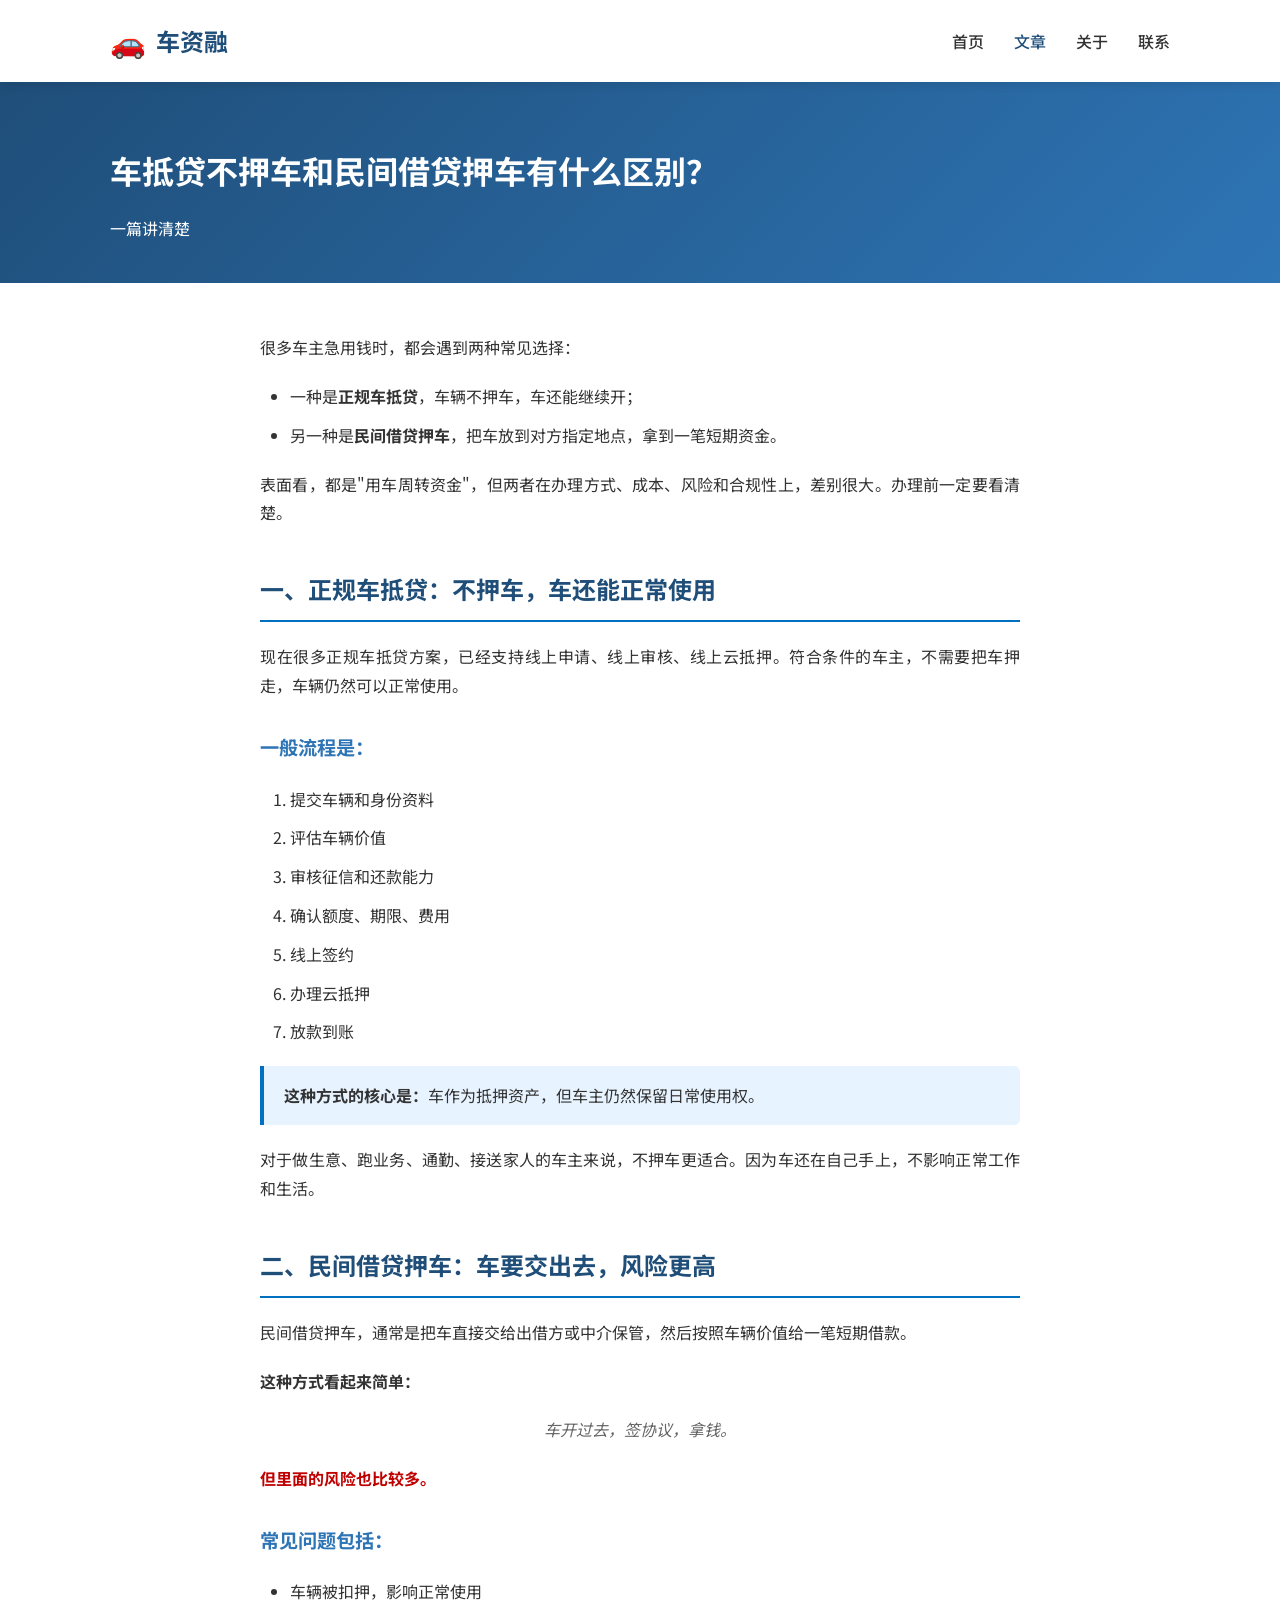
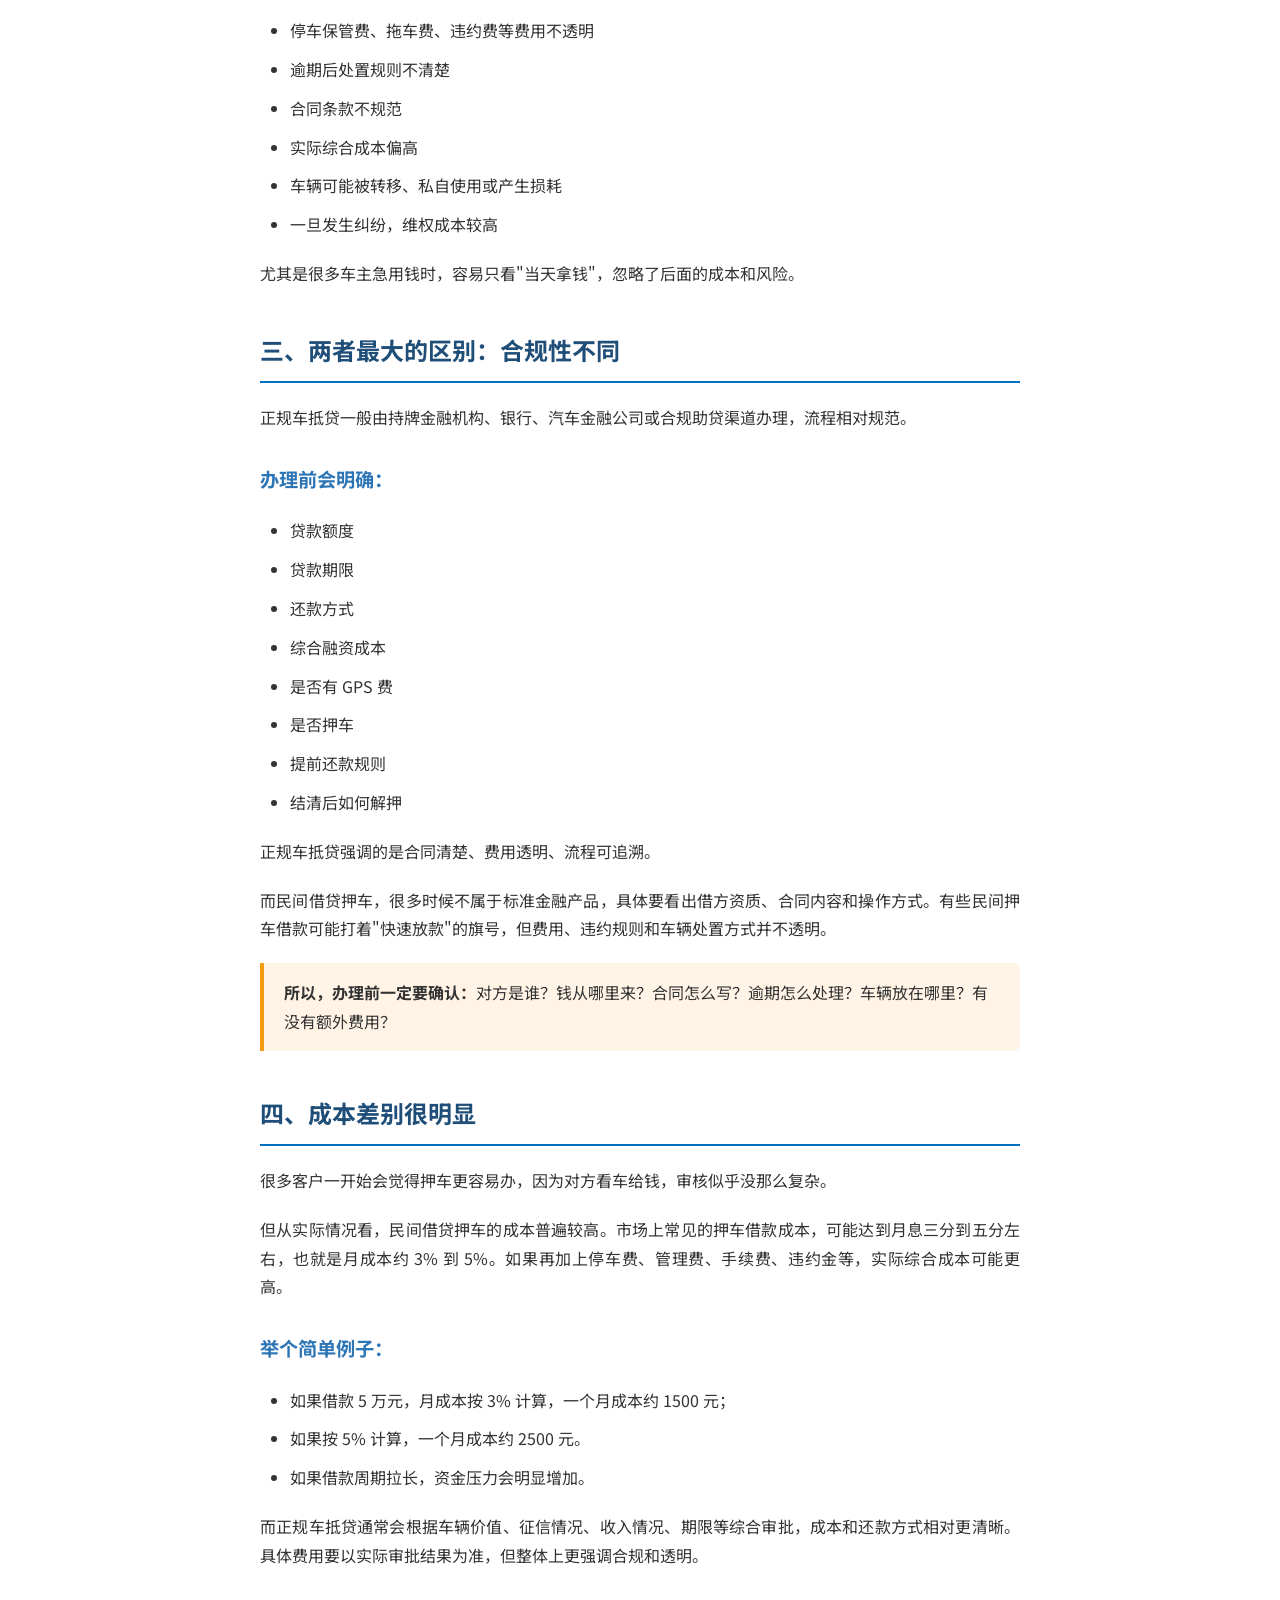
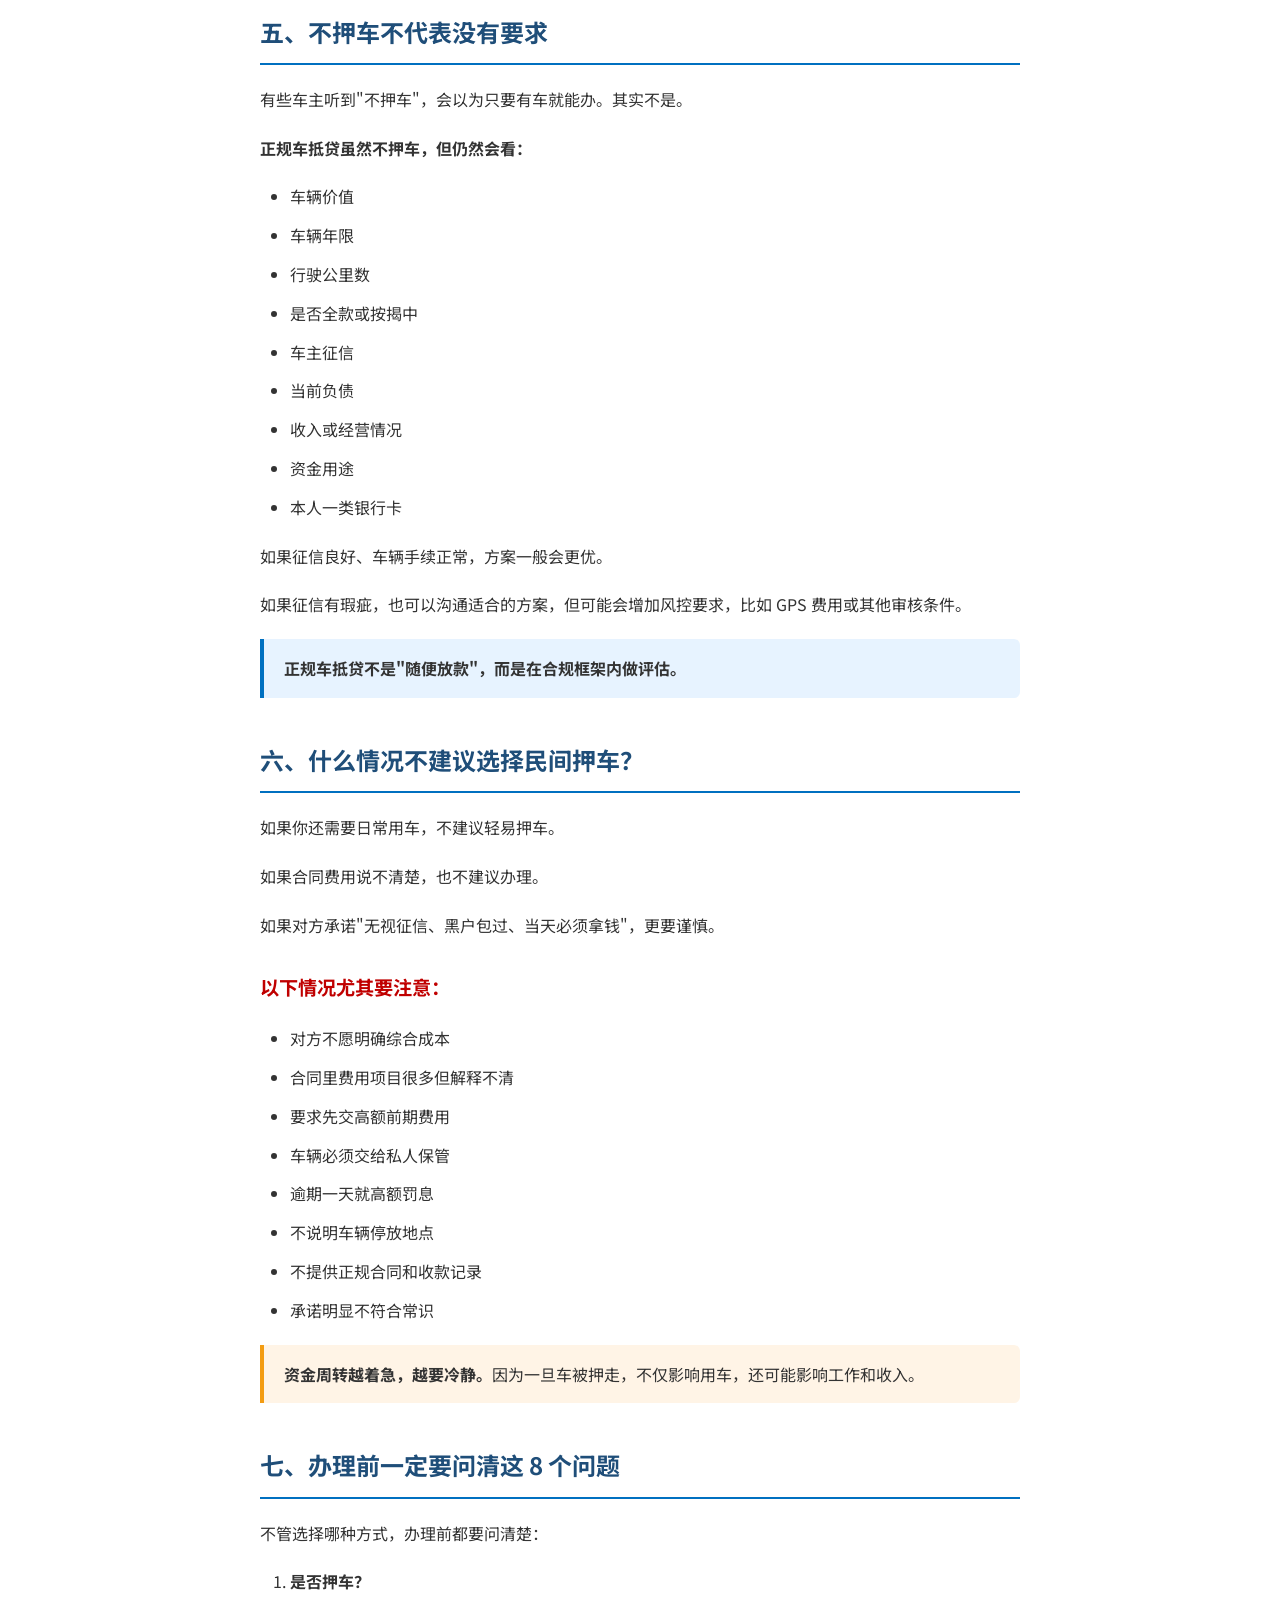
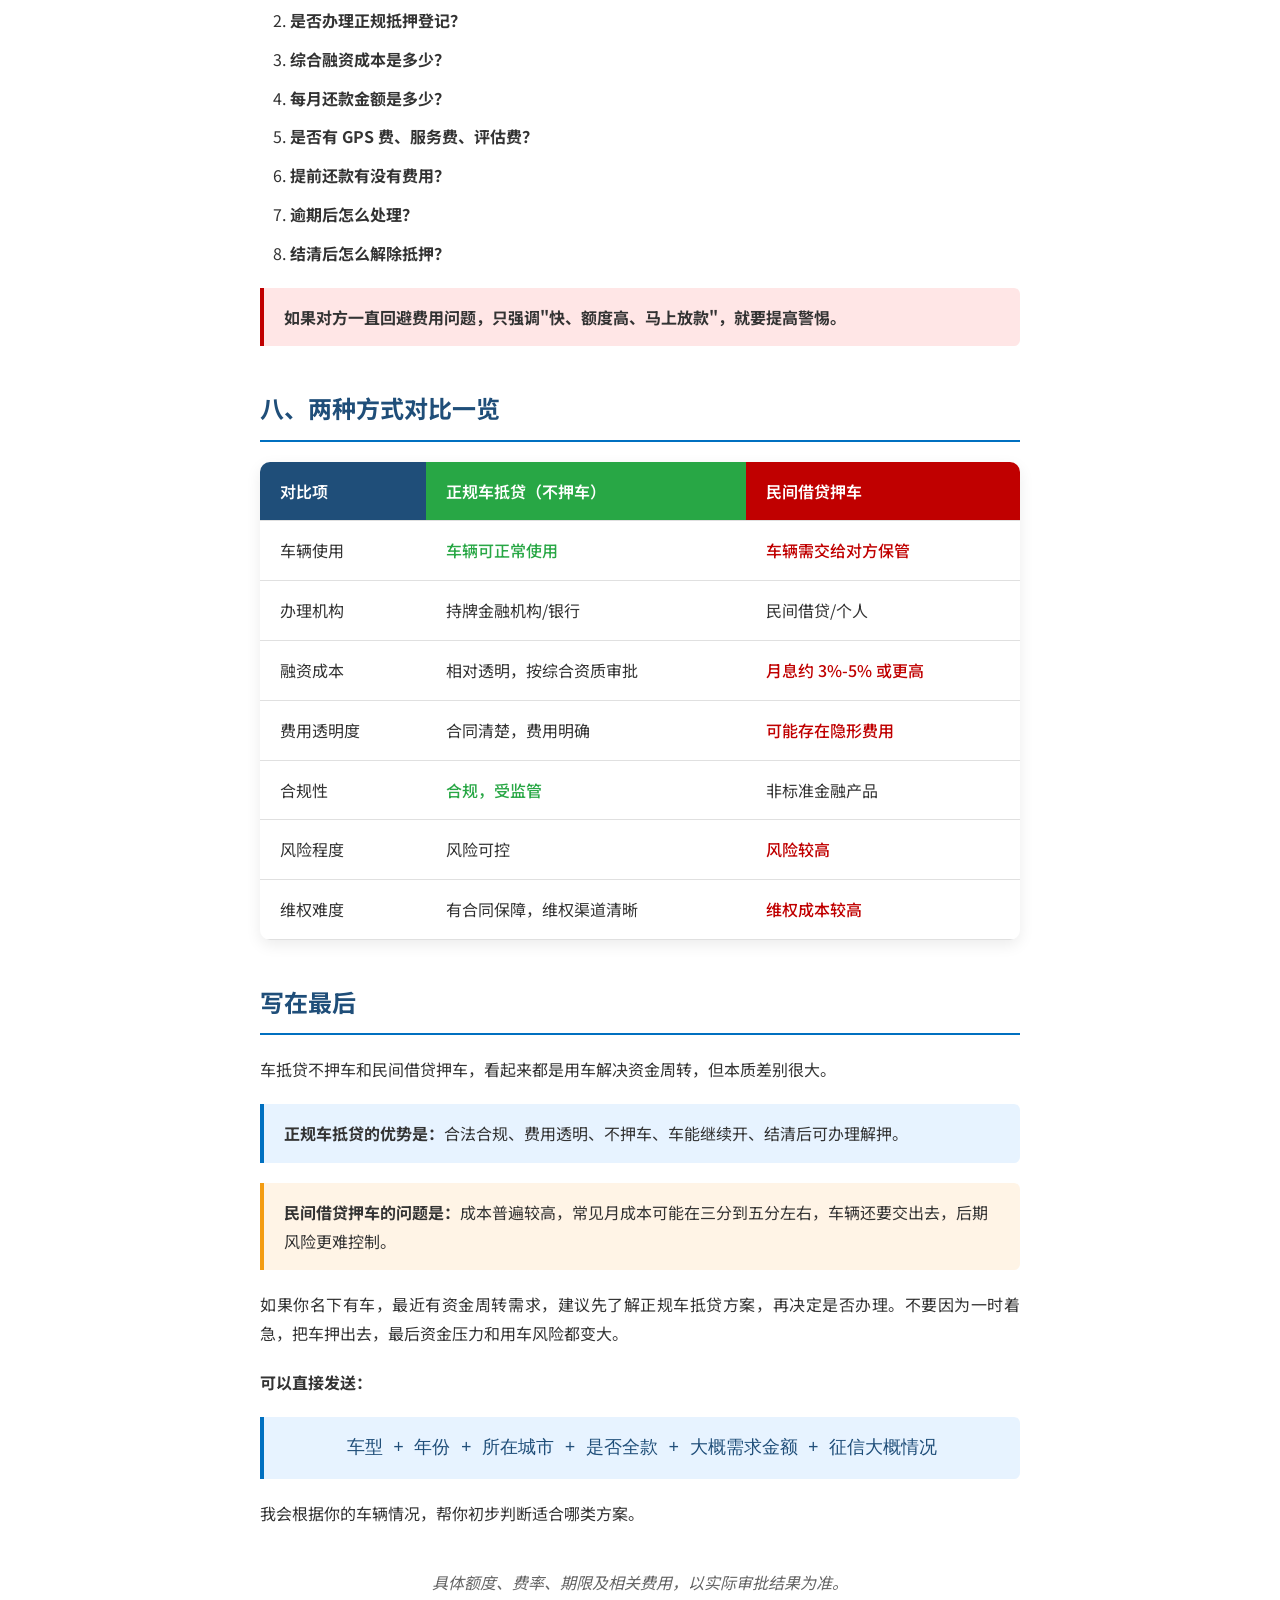
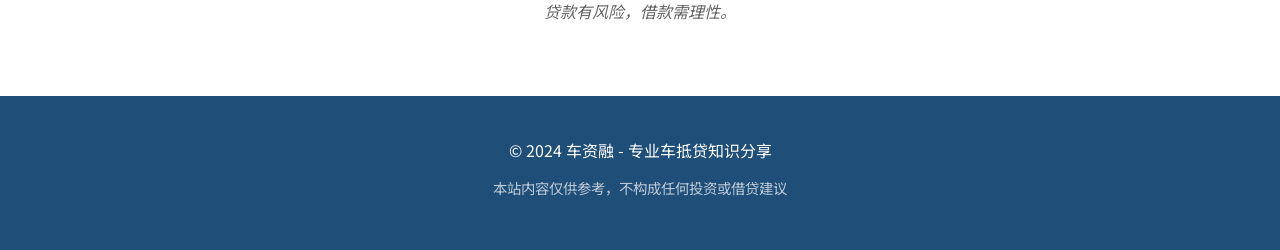
==== article.html @ bd5e2133 "feat: 创建车抵贷知识分享网站 - 添加首页 index.html（特色介绍、对比表格） - 添加文章详情页 article.html（完整车抵贷对比内容） - 添加响应式样式 style.css" ====
<!DOCTYPE html>
<html lang="zh-CN">
<head>
    <meta charset="UTF-8">
    <meta name="viewport" content="width=device-width, initial-scale=1.0">
    <title>车抵贷不押车和民间借贷押车有什么区别？ - 车资融</title>
    <link rel="stylesheet" href="style.css">
    <link rel="preconnect" href="https://fonts.googleapis.com">
    <link href="https://fonts.googleapis.com/css2?family=Noto+Sans+SC:wght@300;400;500;700&display=swap" rel="stylesheet">
</head>
<body>
    <!-- 导航栏 -->
    <nav class="navbar">
        <div class="container">
            <a href="index.html" class="logo">
                <span class="logo-icon">🚗</span>
                <span class="logo-text">车资融</span>
            </a>
            <ul class="nav-links">
                <li><a href="index.html">首页</a></li>
                <li><a href="article.html" class="active">文章</a></li>
                <li><a href="index.html#about">关于</a></li>
                <li><a href="index.html#contact">联系</a></li>
            </ul>
        </div>
    </nav>

    <!-- 文章头部 -->
    <header class="article-header">
        <div class="container">
            <h1>车抵贷不押车和民间借贷押车有什么区别？</h1>
            <p>一篇讲清楚</p>
        </div>
    </header>

    <!-- 文章内容 -->
    <article class="article-content">
        <div class="container">
            <p>很多车主急用钱时，都会遇到两种常见选择：</p>
            <ul>
                <li>一种是<strong>正规车抵贷</strong>，车辆不押车，车还能继续开；</li>
                <li>另一种是<strong>民间借贷押车</strong>，把车放到对方指定地点，拿到一笔短期资金。</li>
            </ul>
            <p>表面看，都是"用车周转资金"，但两者在办理方式、成本、风险和合规性上，差别很大。办理前一定要看清楚。</p>

            <h2>一、正规车抵贷：不押车，车还能正常使用</h2>
            <p>现在很多正规车抵贷方案，已经支持线上申请、线上审核、线上云抵押。符合条件的车主，不需要把车押走，车辆仍然可以正常使用。</p>
            
            <h3>一般流程是：</h3>
            <ol>
                <li>提交车辆和身份资料</li>
                <li>评估车辆价值</li>
                <li>审核征信和还款能力</li>
                <li>确认额度、期限、费用</li>
                <li>线上签约</li>
                <li>办理云抵押</li>
                <li>放款到账</li>
            </ol>

            <div class="highlight-box">
                <strong>这种方式的核心是：</strong>车作为抵押资产，但车主仍然保留日常使用权。
            </div>

            <p>对于做生意、跑业务、通勤、接送家人的车主来说，不押车更适合。因为车还在自己手上，不影响正常工作和生活。</p>

            <h2>二、民间借贷押车：车要交出去，风险更高</h2>
            <p>民间借贷押车，通常是把车直接交给出借方或中介保管，然后按照车辆价值给一笔短期借款。</p>

            <p><strong>这种方式看起来简单：</strong></p>
            <p style="text-align: center; color: #666; font-style: italic;">车开过去，签协议，拿钱。</p>

            <p style="color: #C00000;"><strong>但里面的风险也比较多。</strong></p>

            <h3>常见问题包括：</h3>
            <ul>
                <li>车辆被扣押，影响正常使用</li>
                <li>停车保管费、拖车费、违约费等费用不透明</li>
                <li>逾期后处置规则不清楚</li>
                <li>合同条款不规范</li>
                <li>实际综合成本偏高</li>
                <li>车辆可能被转移、私自使用或产生损耗</li>
                <li>一旦发生纠纷，维权成本较高</li>
            </ul>

            <p>尤其是很多车主急用钱时，容易只看"当天拿钱"，忽略了后面的成本和风险。</p>

            <h2>三、两者最大的区别：合规性不同</h2>
            <p>正规车抵贷一般由持牌金融机构、银行、汽车金融公司或合规助贷渠道办理，流程相对规范。</p>

            <h3>办理前会明确：</h3>
            <ul>
                <li>贷款额度</li>
                <li>贷款期限</li>
                <li>还款方式</li>
                <li>综合融资成本</li>
                <li>是否有 GPS 费</li>
                <li>是否押车</li>
                <li>提前还款规则</li>
                <li>结清后如何解押</li>
            </ul>

            <p>正规车抵贷强调的是合同清楚、费用透明、流程可追溯。</p>

            <p>而民间借贷押车，很多时候不属于标准金融产品，具体要看出借方资质、合同内容和操作方式。有些民间押车借款可能打着"快速放款"的旗号，但费用、违约规则和车辆处置方式并不透明。</p>

            <div class="warning-box">
                <strong>所以，办理前一定要确认：</strong>对方是谁？钱从哪里来？合同怎么写？逾期怎么处理？车辆放在哪里？有没有额外费用？
            </div>

            <h2>四、成本差别很明显</h2>
            <p>很多客户一开始会觉得押车更容易办，因为对方看车给钱，审核似乎没那么复杂。</p>

            <p>但从实际情况看，民间借贷押车的成本普遍较高。市场上常见的押车借款成本，可能达到月息三分到五分左右，也就是月成本约 3% 到 5%。如果再加上停车费、管理费、手续费、违约金等，实际综合成本可能更高。</p>

            <h3>举个简单例子：</h3>
            <ul>
                <li>如果借款 5 万元，月成本按 3% 计算，一个月成本约 1500 元；</li>
                <li>如果按 5% 计算，一个月成本约 2500 元。</li>
                <li>如果借款周期拉长，资金压力会明显增加。</li>
            </ul>

            <p>而正规车抵贷通常会根据车辆价值、征信情况、收入情况、期限等综合审批，成本和还款方式相对更清晰。具体费用要以实际审批结果为准，但整体上更强调合规和透明。</p>

            <h2>五、不押车不代表没有要求</h2>
            <p>有些车主听到"不押车"，会以为只要有车就能办。其实不是。</p>

            <p><strong>正规车抵贷虽然不押车，但仍然会看：</strong></p>
            <ul>
                <li>车辆价值</li>
                <li>车辆年限</li>
                <li>行驶公里数</li>
                <li>是否全款或按揭中</li>
                <li>车主征信</li>
                <li>当前负债</li>
                <li>收入或经营情况</li>
                <li>资金用途</li>
                <li>本人一类银行卡</li>
            </ul>

            <p>如果征信良好、车辆手续正常，方案一般会更优。</p>
            <p>如果征信有瑕疵，也可以沟通适合的方案，但可能会增加风控要求，比如 GPS 费用或其他审核条件。</p>

            <div class="highlight-box">
                <strong>正规车抵贷不是"随便放款"，而是在合规框架内做评估。</strong>
            </div>

            <h2>六、什么情况不建议选择民间押车？</h2>
            <p>如果你还需要日常用车，不建议轻易押车。</p>
            <p>如果合同费用说不清楚，也不建议办理。</p>
            <p>如果对方承诺"无视征信、黑户包过、当天必须拿钱"，更要谨慎。</p>

            <h3 style="color: #C00000;">以下情况尤其要注意：</h3>
            <ul>
                <li>对方不愿明确综合成本</li>
                <li>合同里费用项目很多但解释不清</li>
                <li>要求先交高额前期费用</li>
                <li>车辆必须交给私人保管</li>
                <li>逾期一天就高额罚息</li>
                <li>不说明车辆停放地点</li>
                <li>不提供正规合同和收款记录</li>
                <li>承诺明显不符合常识</li>
            </ul>

            <div class="warning-box">
                <strong>资金周转越着急，越要冷静。</strong>因为一旦车被押走，不仅影响用车，还可能影响工作和收入。
            </div>

            <h2>七、办理前一定要问清这 8 个问题</h2>
            <p>不管选择哪种方式，办理前都要问清楚：</p>
            <ol>
                <li><strong>是否押车？</strong></li>
                <li><strong>是否办理正规抵押登记？</strong></li>
                <li><strong>综合融资成本是多少？</strong></li>
                <li><strong>每月还款金额是多少？</strong></li>
                <li><strong>是否有 GPS 费、服务费、评估费？</strong></li>
                <li><strong>提前还款有没有费用？</strong></li>
                <li><strong>逾期后怎么处理？</strong></li>
                <li><strong>结清后怎么解除抵押？</strong></li>
            </ol>

            <div class="danger-box">
                <strong>如果对方一直回避费用问题，只强调"快、额度高、马上放款"，就要提高警惕。</strong>
            </div>

            <h2>八、两种方式对比一览</h2>
            <table class="compare-table">
                <thead>
                    <tr>
                        <th>对比项</th>
                        <th class="highlight-green">正规车抵贷（不押车）</th>
                        <th class="highlight-red">民间借贷押车</th>
                    </tr>
                </thead>
                <tbody>
                    <tr>
                        <td>车辆使用</td>
                        <td class="highlight-green">车辆可正常使用</td>
                        <td class="highlight-red">车辆需交给对方保管</td>
                    </tr>
                    <tr>
                        <td>办理机构</td>
                        <td>持牌金融机构/银行</td>
                        <td>民间借贷/个人</td>
                    </tr>
                    <tr>
                        <td>融资成本</td>
                        <td>相对透明，按综合资质审批</td>
                        <td class="highlight-red">月息约 3%-5% 或更高</td>
                    </tr>
                    <tr>
                        <td>费用透明度</td>
                        <td>合同清楚，费用明确</td>
                        <td class="highlight-red">可能存在隐形费用</td>
                    </tr>
                    <tr>
                        <td>合规性</td>
                        <td class="highlight-green">合规，受监管</td>
                        <td>非标准金融产品</td>
                    </tr>
                    <tr>
                        <td>风险程度</td>
                        <td>风险可控</td>
                        <td class="highlight-red">风险较高</td>
                    </tr>
                    <tr>
                        <td>维权难度</td>
                        <td>有合同保障，维权渠道清晰</td>
                        <td class="highlight-red">维权成本较高</td>
                    </tr>
                </tbody>
            </table>

            <h2>写在最后</h2>
            <p>车抵贷不押车和民间借贷押车，看起来都是用车解决资金周转，但本质差别很大。</p>

            <div class="highlight-box">
                <strong>正规车抵贷的优势是：</strong>合法合规、费用透明、不押车、车能继续开、结清后可办理解押。
            </div>

            <div class="warning-box">
                <strong>民间借贷押车的问题是：</strong>成本普遍较高，常见月成本可能在三分到五分左右，车辆还要交出去，后期风险更难控制。
            </div>

            <p>如果你名下有车，最近有资金周转需求，建议先了解正规车抵贷方案，再决定是否办理。不要因为一时着急，把车押出去，最后资金压力和用车风险都变大。</p>

            <p><strong>可以直接发送：</strong></p>
            <div class="highlight-box" style="text-align: center;">
                <code style="font-size: 1.1rem; color: #1F4E79;">车型 + 年份 + 所在城市 + 是否全款 + 大概需求金额 + 征信大概情况</code>
            </div>
            <p>我会根据你的车辆情况，帮你初步判断适合哪类方案。</p>

            <p style="text-align: center; color: #666; font-style: italic; margin-top: 40px;">
                具体额度、费率、期限及相关费用，以实际审批结果为准。<br>
                贷款有风险，借款需理性。
            </p>
        </div>
    </article>

    <!-- 页脚 -->
    <footer class="footer">
        <div class="container">
            <p>&copy; 2024 车资融 - 专业车抵贷知识分享</p>
            <p class="footer-note">本站内容仅供参考，不构成任何投资或借贷建议</p>
        </div>
    </footer>
</body>
</html>
---- style.css ----
/* 基础样式 */
* {
    margin: 0;
    padding: 0;
    box-sizing: border-box;
}

:root {
    --primary-color: #1F4E79;
    --secondary-color: #2E75B6;
    --accent-color: #0070C0;
    --success-color: #28a745;
    --danger-color: #C00000;
    --warning-color: #f39c12;
    --text-color: #333;
    --text-light: #666;
    --bg-light: #f8f9fa;
    --bg-white: #fff;
    --border-color: #e0e0e0;
}

body {
    font-family: 'Noto Sans SC', -apple-system, BlinkMacSystemFont, 'Segoe UI', Roboto, sans-serif;
    line-height: 1.8;
    color: var(--text-color);
    background-color: var(--bg-white);
}

.container {
    max-width: 1100px;
    margin: 0 auto;
    padding: 0 20px;
}

/* 导航栏 */
.navbar {
    background: var(--bg-white);
    box-shadow: 0 2px 10px rgba(0,0,0,0.1);
    position: sticky;
    top: 0;
    z-index: 1000;
}

.navbar .container {
    display: flex;
    justify-content: space-between;
    align-items: center;
    padding: 15px 20px;
}

.logo {
    display: flex;
    align-items: center;
    gap: 10px;
    text-decoration: none;
    font-size: 1.5rem;
    font-weight: 700;
    color: var(--primary-color);
}

.logo-icon {
    font-size: 1.8rem;
}

.nav-links {
    display: flex;
    list-style: none;
    gap: 30px;
}

.nav-links a {
    text-decoration: none;
    color: var(--text-color);
    font-weight: 500;
    transition: color 0.3s;
}

.nav-links a:hover,
.nav-links a.active {
    color: var(--primary-color);
}

/* Hero 区域 */
.hero {
    background: linear-gradient(135deg, var(--primary-color) 0%, var(--secondary-color) 100%);
    color: white;
    padding: 80px 0;
    text-align: center;
}

.hero h1 {
    font-size: 2.5rem;
    margin-bottom: 20px;
    font-weight: 700;
}

.hero p {
    font-size: 1.2rem;
    max-width: 600px;
    margin: 0 auto 30px;
    opacity: 0.9;
}

/* 按钮 */
.btn {
    display: inline-block;
    padding: 12px 30px;
    border-radius: 6px;
    text-decoration: none;
    font-weight: 500;
    transition: all 0.3s;
    cursor: pointer;
}

.btn-primary {
    background: white;
    color: var(--primary-color);
}

.btn-primary:hover {
    background: #f0f0f0;
    transform: translateY(-2px);
}

.btn-secondary {
    background: var(--secondary-color);
    color: white;
    border: none;
}

.btn-secondary:hover {
    background: var(--primary-color);
}

/* 区域标题 */
.section-title {
    font-size: 1.8rem;
    color: var(--primary-color);
    text-align: center;
    margin-bottom: 40px;
    position: relative;
}

.section-title::after {
    content: '';
    display: block;
    width: 60px;
    height: 3px;
    background: var(--accent-color);
    margin: 15px auto 0;
}

/* 特色区域 */
.features {
    padding: 60px 0;
    background: var(--bg-light);
}

.feature-grid {
    display: grid;
    grid-template-columns: repeat(auto-fit, minmax(250px, 1fr));
    gap: 30px;
}

.feature-card {
    background: white;
    padding: 30px;
    border-radius: 10px;
    text-align: center;
    box-shadow: 0 5px 15px rgba(0,0,0,0.08);
    transition: transform 0.3s;
}

.feature-card:hover {
    transform: translateY(-5px);
}

.feature-icon {
    font-size: 3rem;
    margin-bottom: 15px;
}

.feature-card h3 {
    color: var(--primary-color);
    margin-bottom: 10px;
}

.feature-card p {
    color: var(--text-light);
    font-size: 0.95rem;
}

/* 文章预览 */
.article-preview {
    padding: 60px 0;
}

.article-card {
    background: white;
    border: 1px solid var(--border-color);
    border-radius: 10px;
    padding: 30px;
    box-shadow: 0 5px 15px rgba(0,0,0,0.05);
}

.article-meta {
    display: flex;
    gap: 15px;
    margin-bottom: 15px;
}

.category {
    background: var(--accent-color);
    color: white;
    padding: 4px 12px;
    border-radius: 4px;
    font-size: 0.85rem;
}

.date {
    color: var(--text-light);
    font-size: 0.9rem;
}

.article-card h3 {
    color: var(--primary-color);
    margin-bottom: 15px;
    font-size: 1.4rem;
}

.article-card p {
    color: var(--text-light);
    margin-bottom: 20px;
}

/* 对比表格 */
.comparison {
    padding: 60px 0;
    background: var(--bg-light);
}

.compare-table {
    width: 100%;
    border-collapse: collapse;
    background: white;
    border-radius: 10px;
    overflow: hidden;
    box-shadow: 0 5px 15px rgba(0,0,0,0.08);
}

.compare-table th,
.compare-table td {
    padding: 15px 20px;
    text-align: left;
    border-bottom: 1px solid var(--border-color);
}

.compare-table th {
    background: var(--primary-color);
    color: white;
    font-weight: 600;
}

.compare-table th.highlight-green {
    background: var(--success-color);
}

.compare-table th.highlight-red {
    background: var(--danger-color);
}

.compare-table tbody tr:hover {
    background: #f8f9fa;
}

.compare-table td.highlight-green {
    color: var(--success-color);
    font-weight: 500;
}

.compare-table td.highlight-red {
    color: var(--danger-color);
    font-weight: 500;
}

/* 关于区域 */
.about {
    padding: 60px 0;
    text-align: center;
}

.about p {
    max-width: 700px;
    margin: 0 auto 15px;
    color: var(--text-light);
}

/* 联系区域 */
.contact {
    padding: 60px 0;
    background: var(--bg-light);
}

.contact-box {
    max-width: 600px;
    margin: 0 auto;
    background: white;
    padding: 40px;
    border-radius: 10px;
    text-align: center;
    box-shadow: 0 5px 15px rgba(0,0,0,0.08);
}

.info-template {
    background: #f0f7ff;
    padding: 15px;
    border-radius: 6px;
    margin: 20px 0;
}

.info-template code {
    color: var(--primary-color);
    font-size: 0.95rem;
}

.disclaimer {
    color: var(--text-light);
    font-size: 0.9rem;
    margin-top: 20px;
}

/* 页脚 */
.footer {
    background: var(--primary-color);
    color: white;
    padding: 40px 0;
    text-align: center;
}

.footer p {
    margin-bottom: 10px;
}

.footer-note {
    opacity: 0.7;
    font-size: 0.9rem;
}

/* 文章页面样式 */
.article-header {
    background: linear-gradient(135deg, var(--primary-color) 0%, var(--secondary-color) 100%);
    color: white;
    padding: 60px 0 40px;
}

.article-header h1 {
    font-size: 2rem;
    margin-bottom: 15px;
}

.article-content {
    padding: 50px 0;
}

.article-content .container {
    max-width: 800px;
}

.article-content h2 {
    color: var(--primary-color);
    font-size: 1.5rem;
    margin: 40px 0 20px;
    padding-bottom: 10px;
    border-bottom: 2px solid var(--accent-color);
}

.article-content h3 {
    color: var(--secondary-color);
    font-size: 1.2rem;
    margin: 30px 0 15px;
}

.article-content p {
    margin-bottom: 20px;
    text-align: justify;
}

.article-content ul,
.article-content ol {
    margin: 20px 0;
    padding-left: 30px;
}

.article-content li {
    margin-bottom: 10px;
}

.highlight-box {
    background: #e7f3ff;
    border-left: 4px solid var(--accent-color);
    padding: 15px 20px;
    margin: 20px 0;
    border-radius: 0 6px 6px 0;
}

.warning-box {
    background: #fff4e6;
    border-left: 4px solid var(--warning-color);
    padding: 15px 20px;
    margin: 20px 0;
    border-radius: 0 6px 6px 0;
}

.danger-box {
    background: #ffe6e6;
    border-left: 4px solid var(--danger-color);
    padding: 15px 20px;
    margin: 20px 0;
    border-radius: 0 6px 6px 0;
}

/* 响应式设计 */
@media (max-width: 768px) {
    .nav-links {
        gap: 15px;
    }
    
    .hero h1 {
        font-size: 1.8rem;
    }
    
    .hero p {
        font-size: 1rem;
    }
    
    .section-title {
        font-size: 1.5rem;
    }
    
    .compare-table {
        font-size: 0.85rem;
    }
    
    .compare-table th,
    .compare-table td {
        padding: 10px;
    }
}
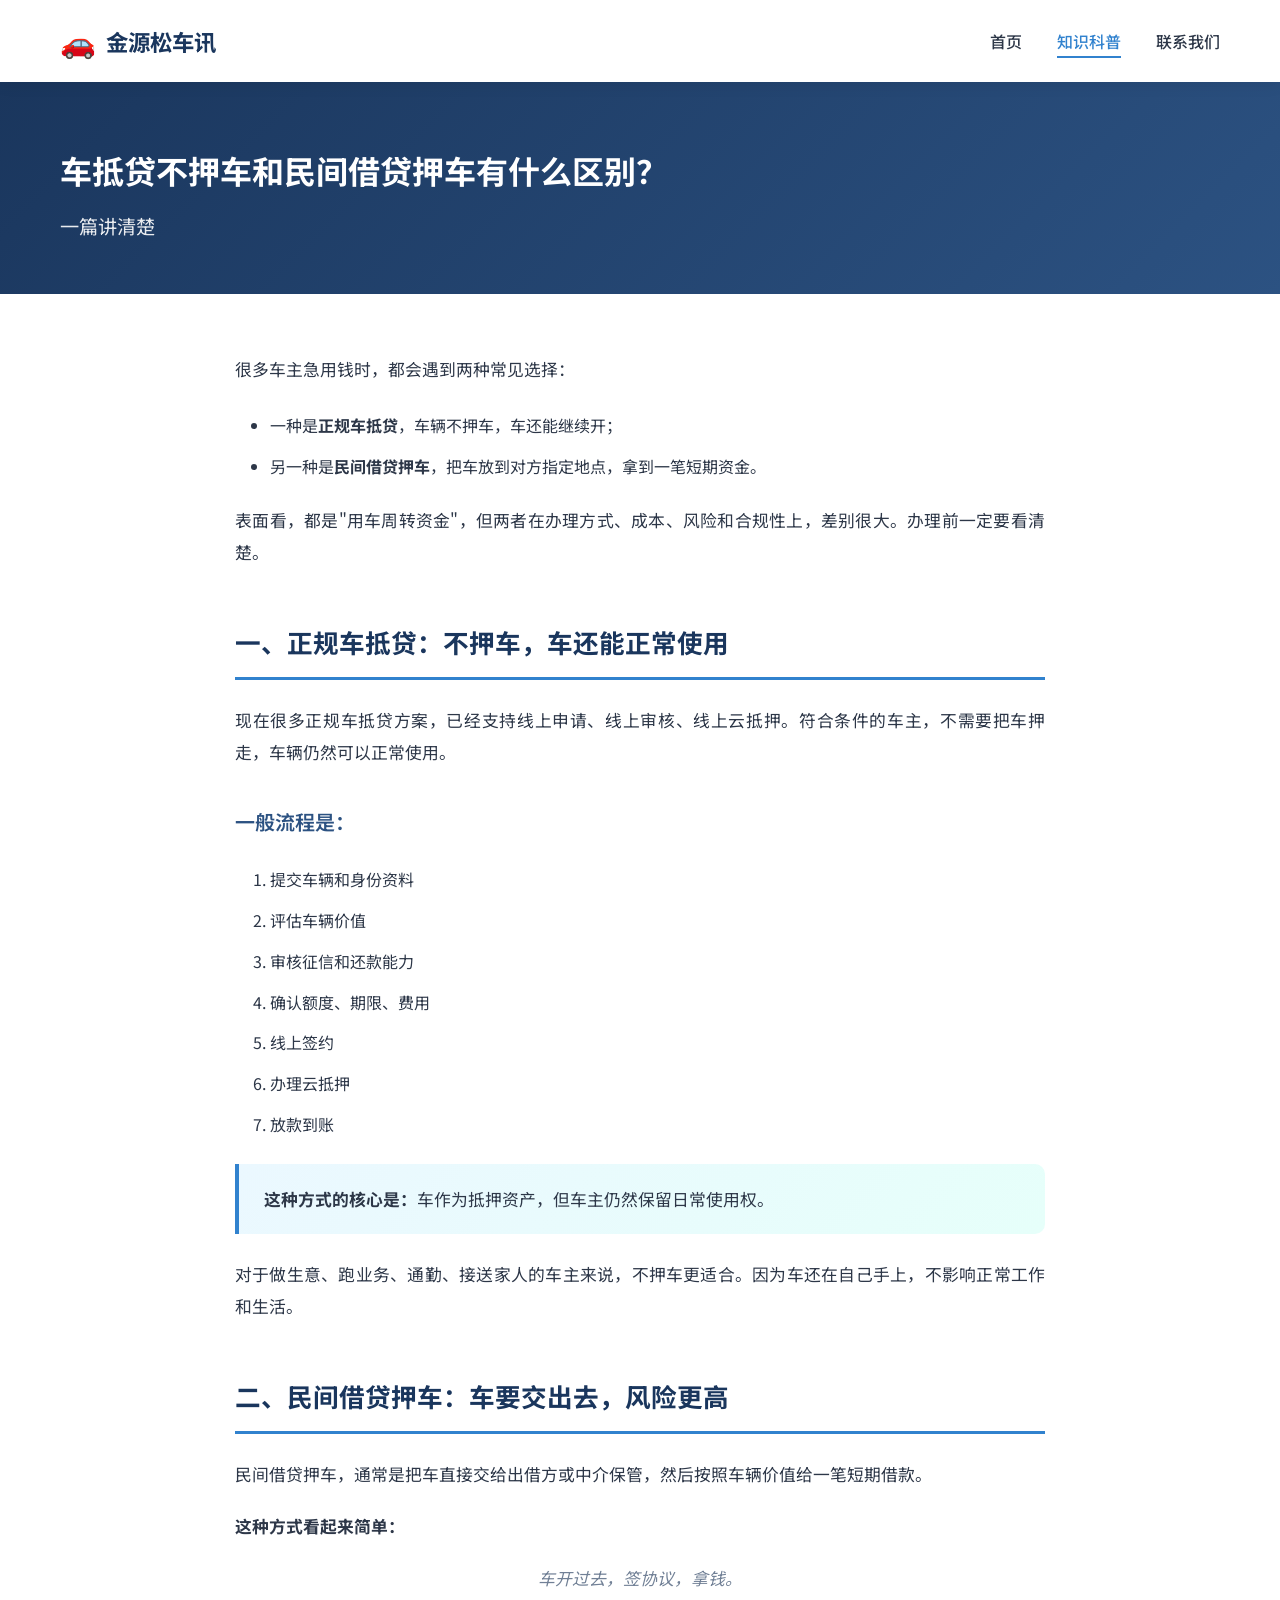
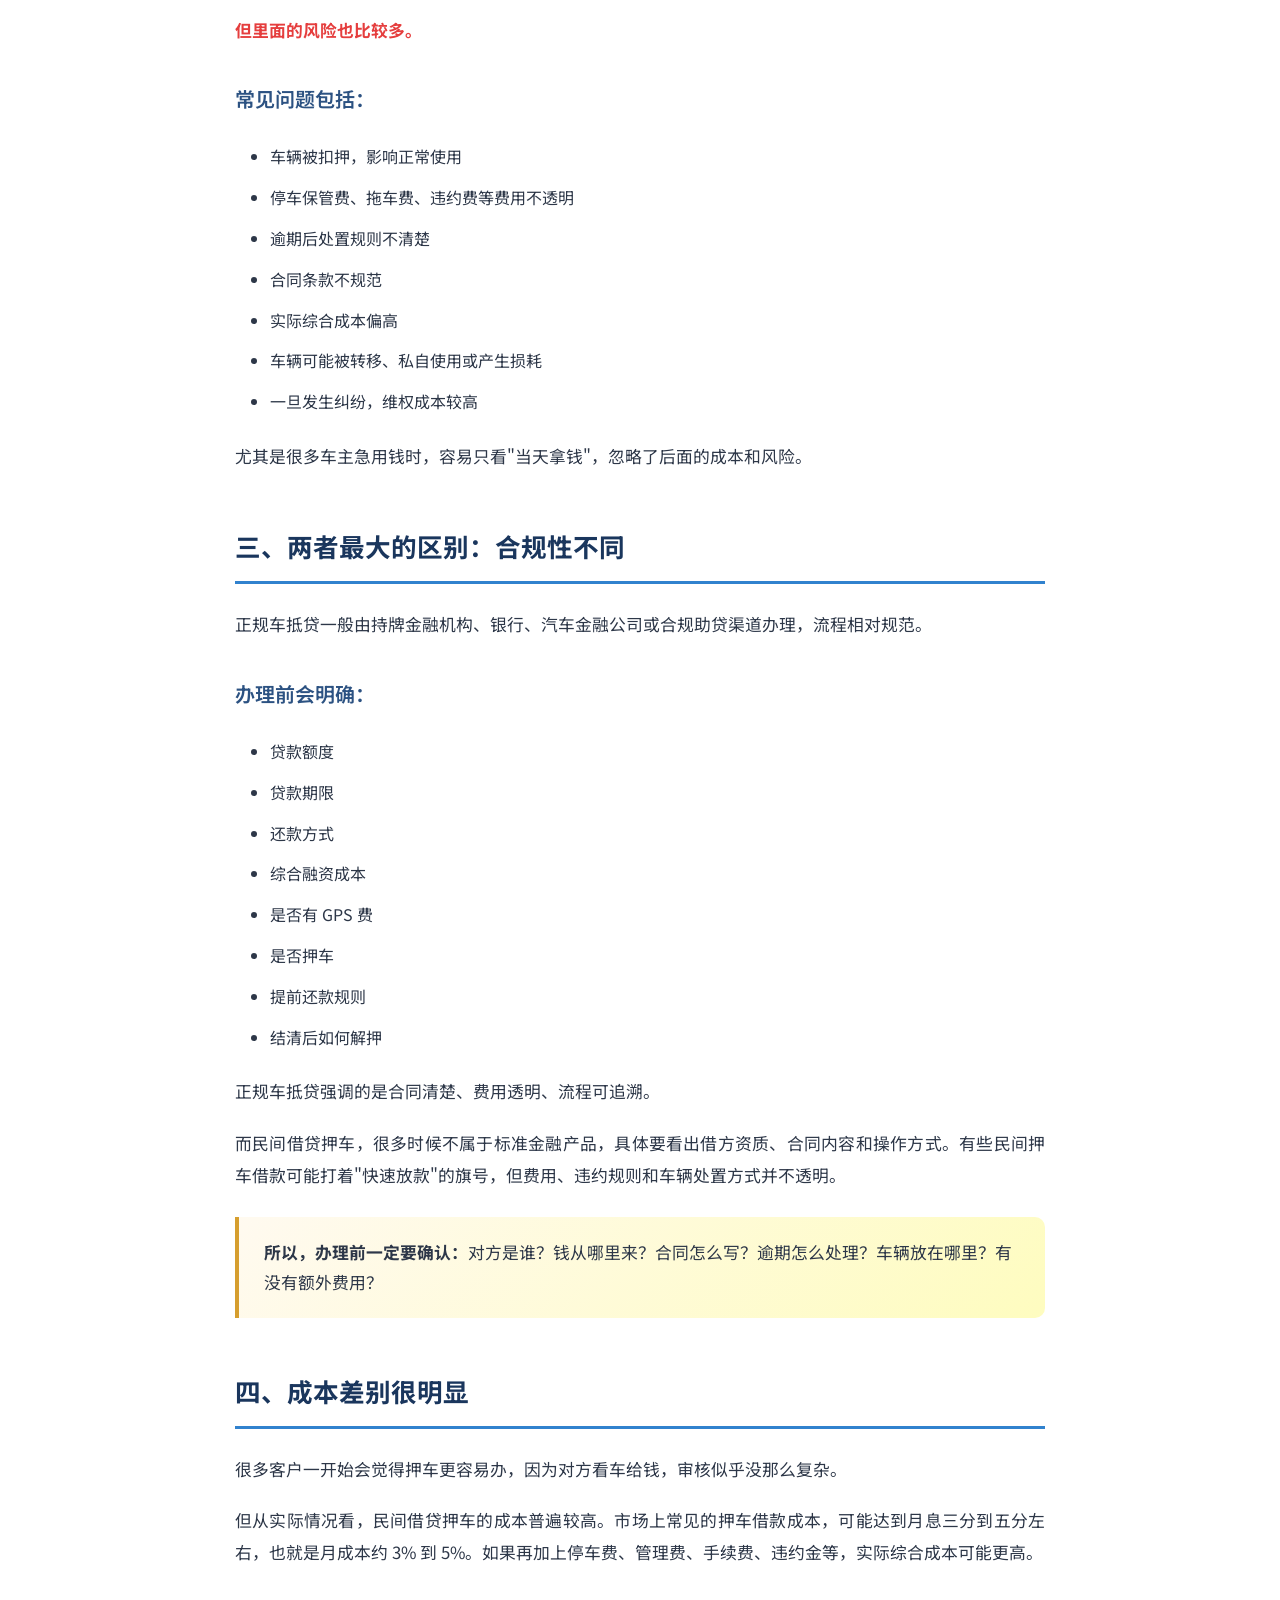
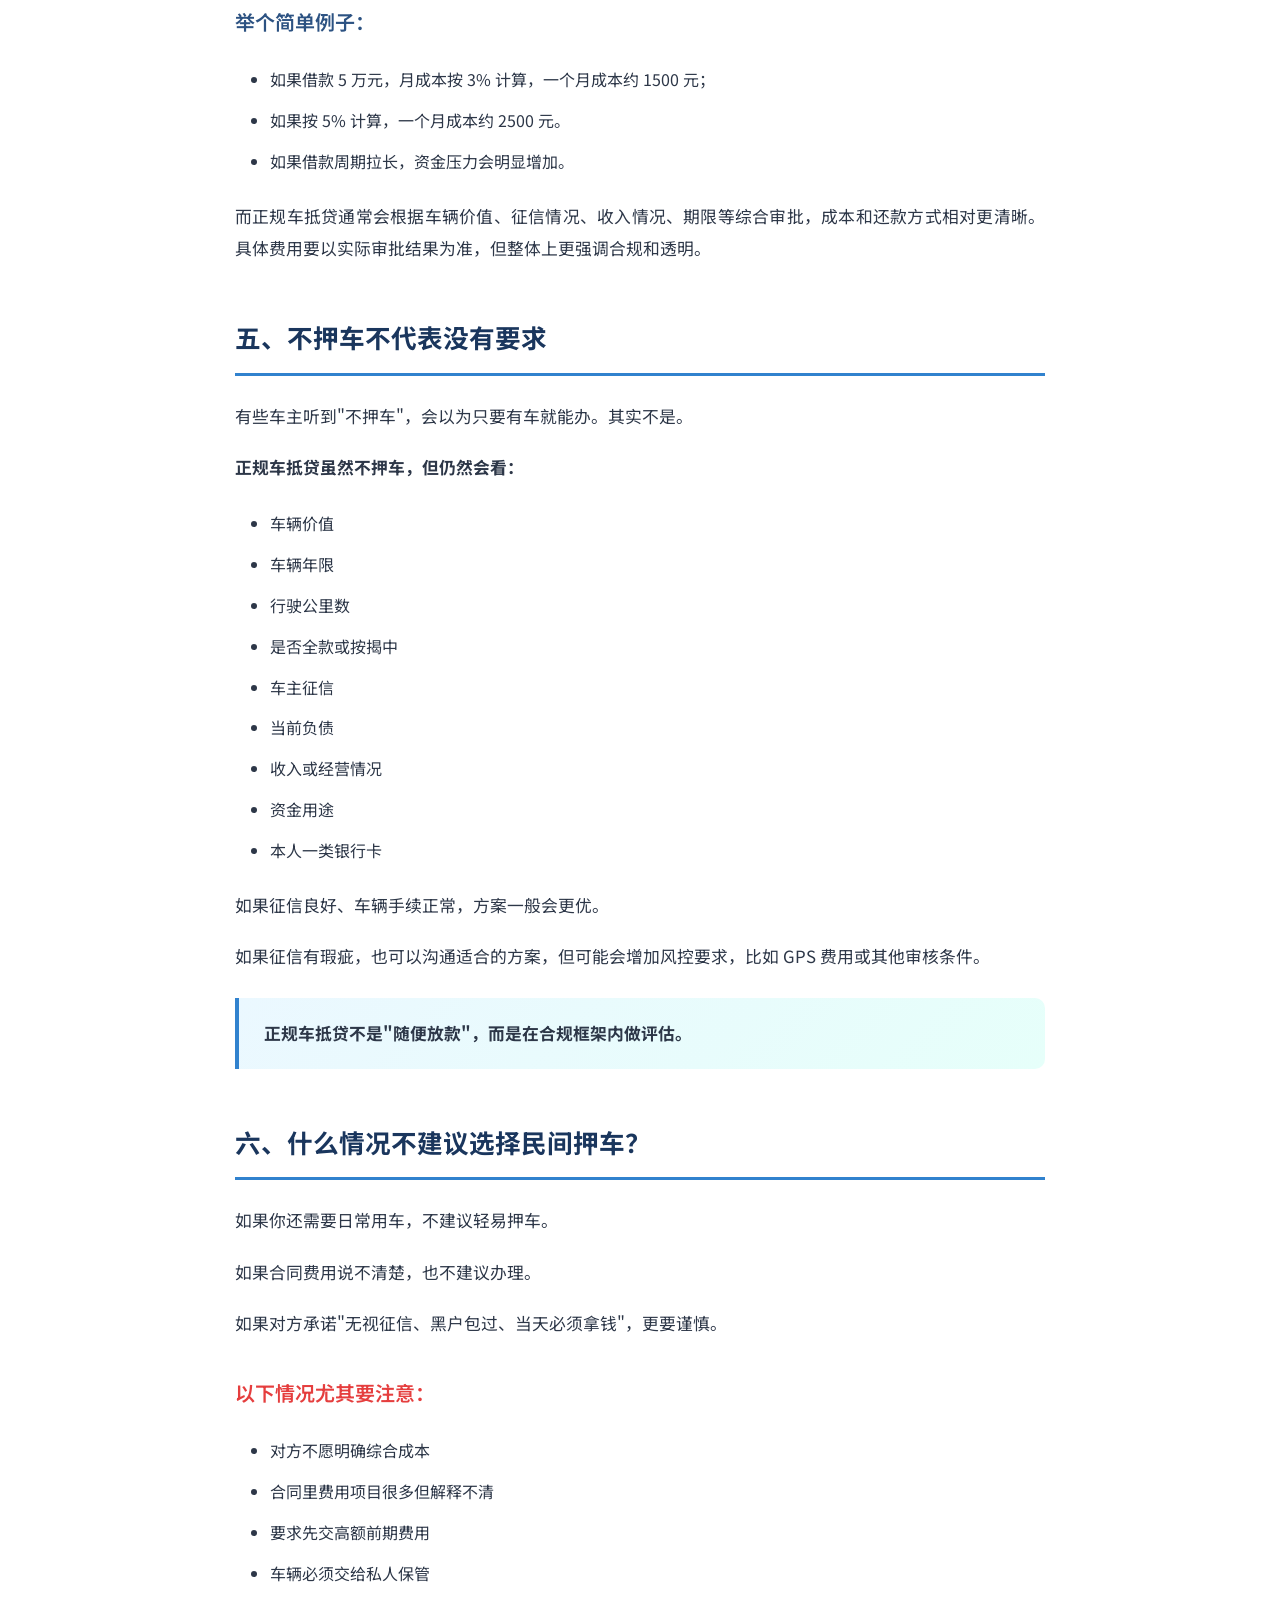
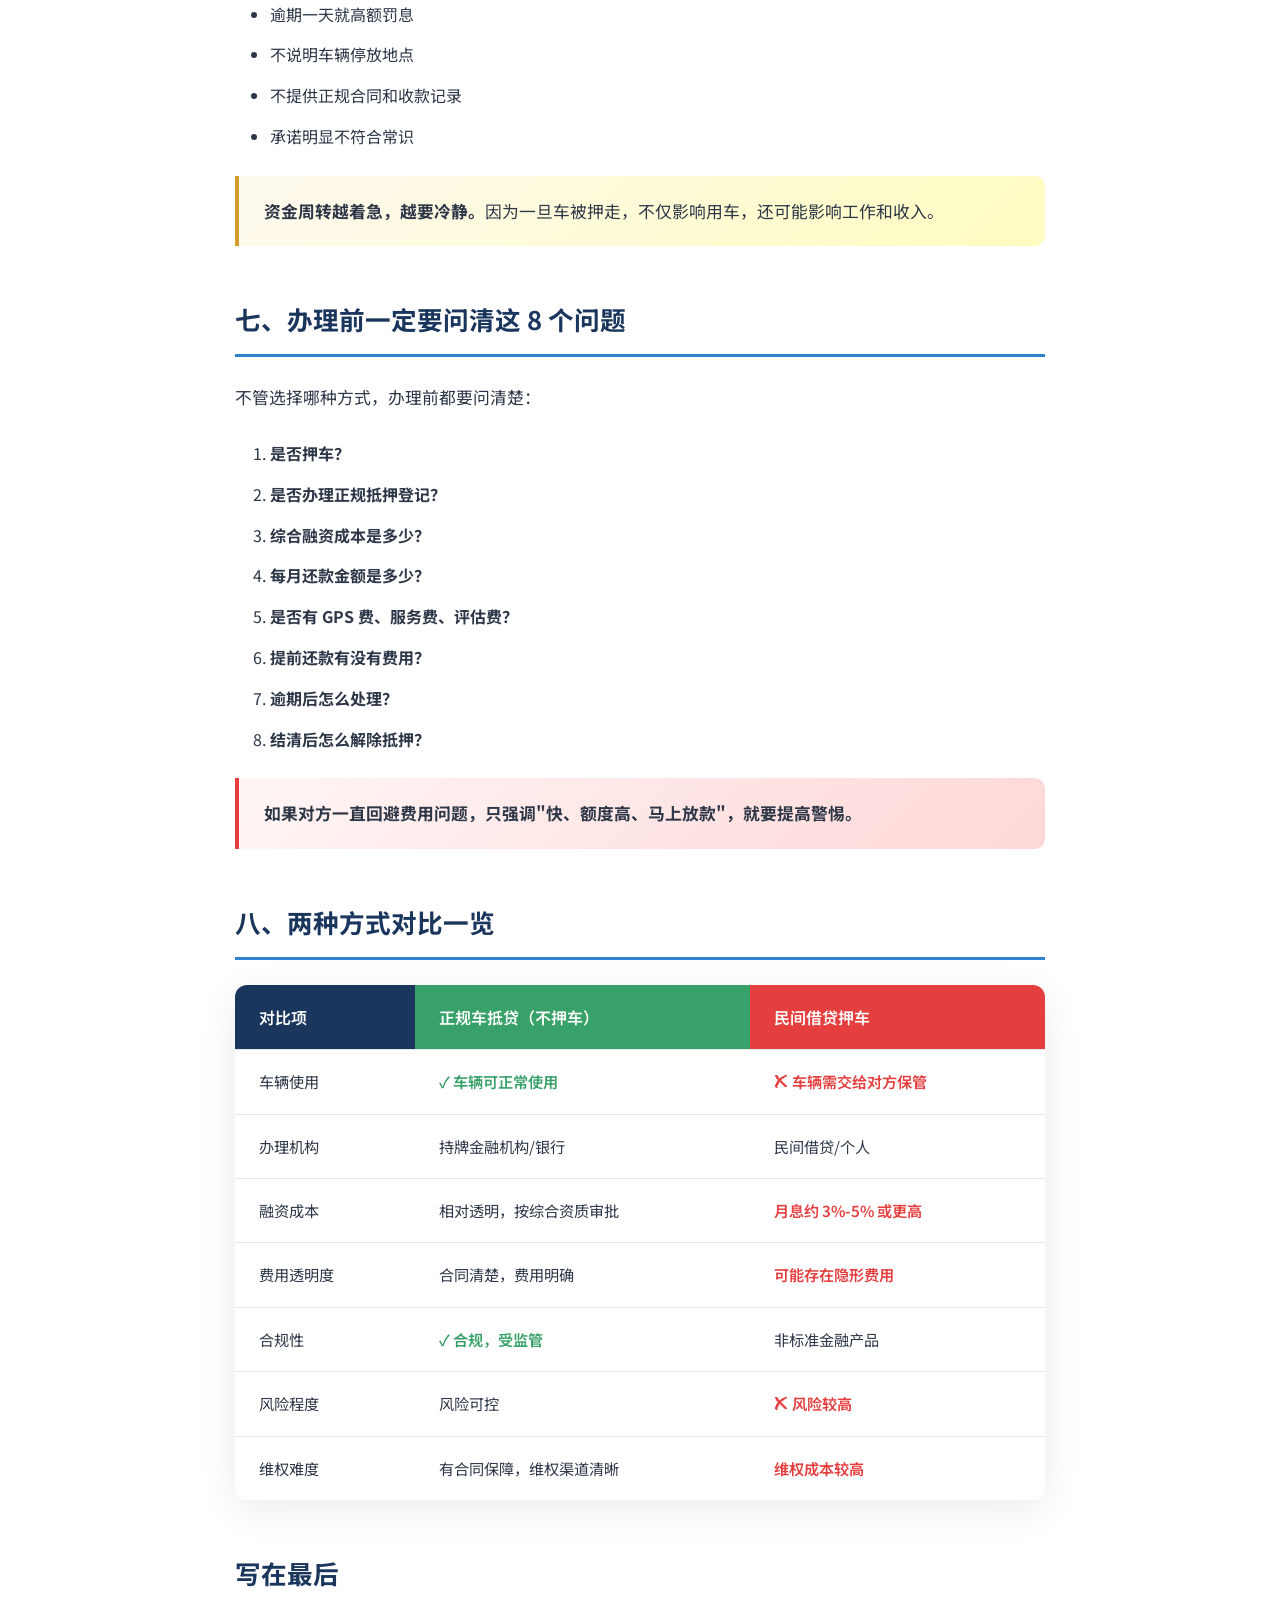
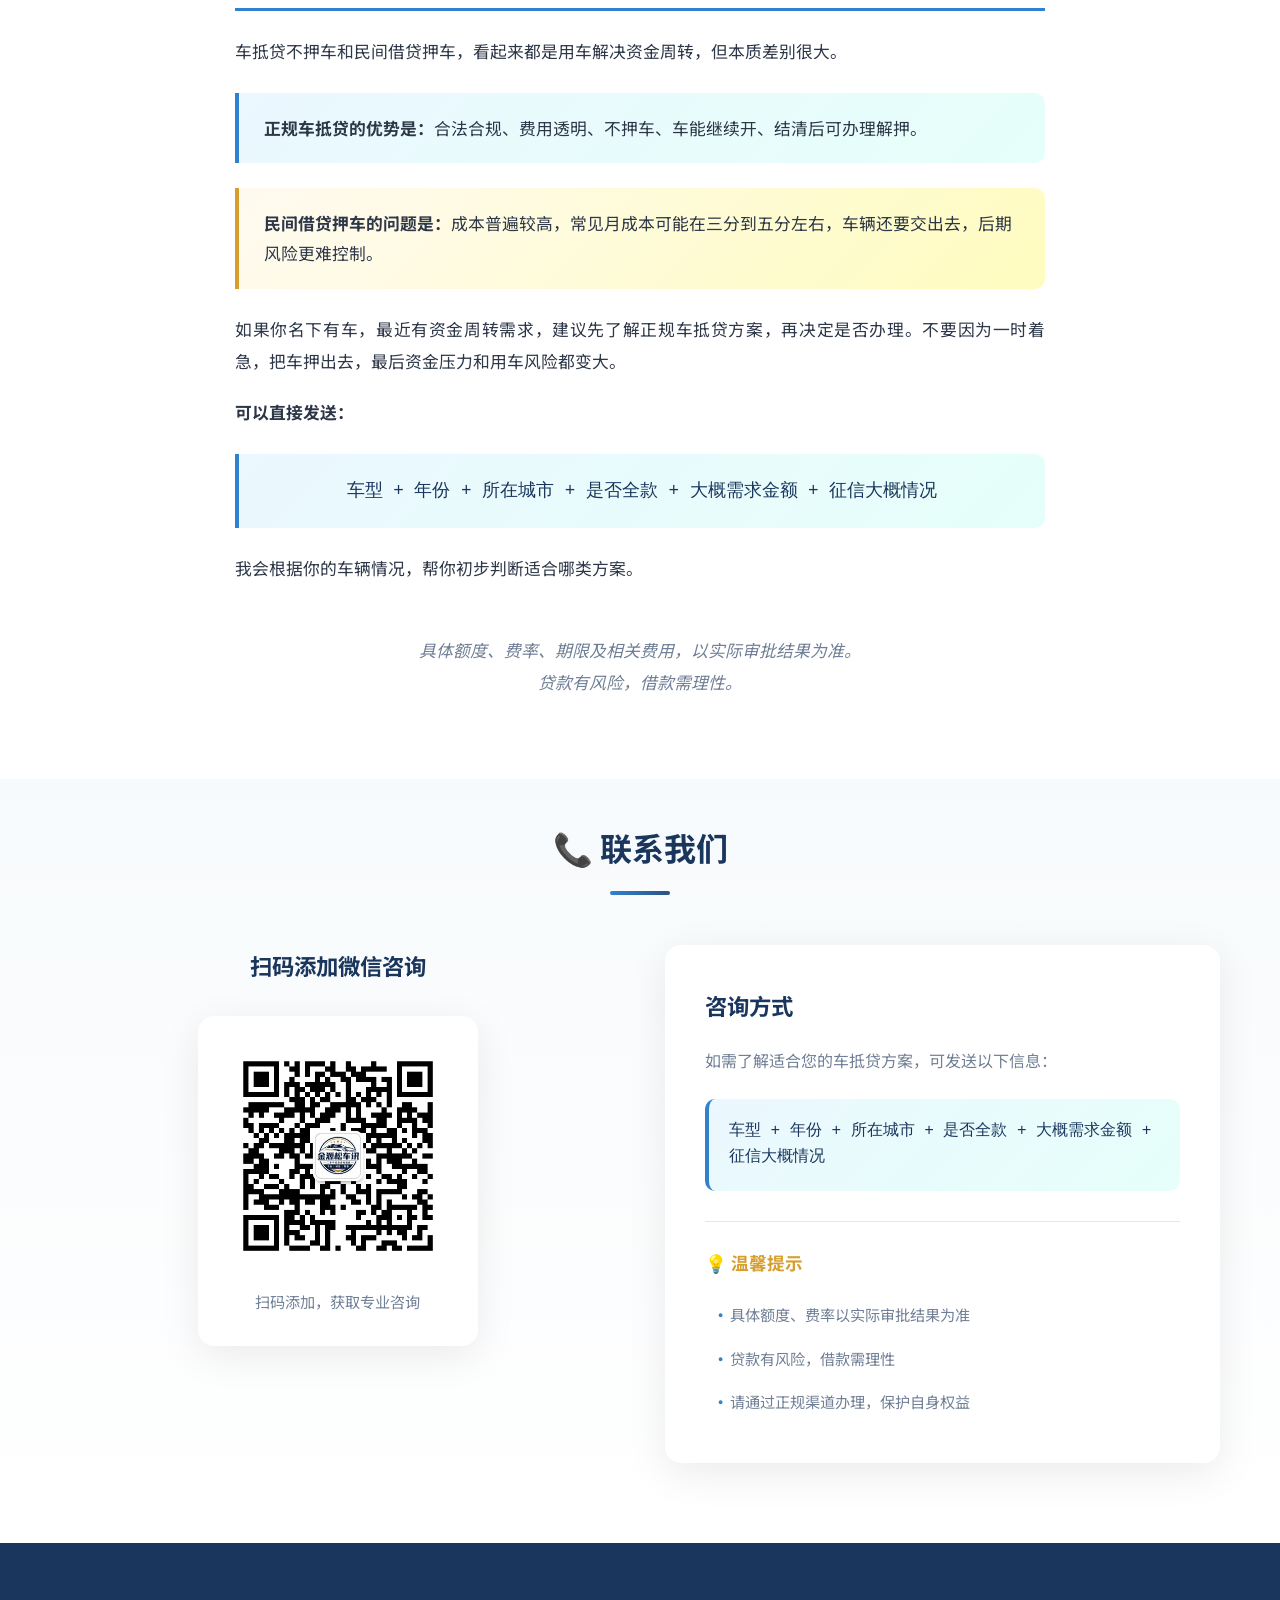
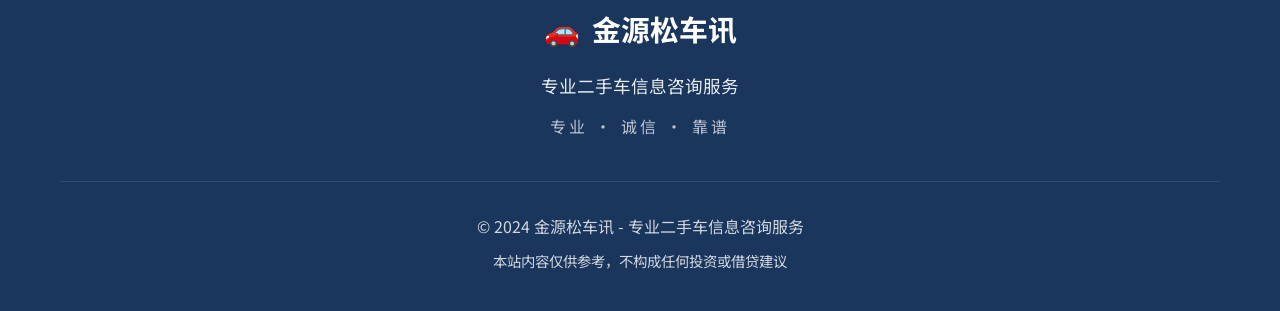
==== commit e42b4a40: "feat: 重新设计网站，添加图片和优化排版 - 添加三张图片：名片、二维码、温馨提醒海报 - 重新设计首页布局，展示名片和二维码 - 新增重要提醒区域，展示还款和解押信息 - 优化整体视觉风格，统一" ====
--- a/article.html
+++ b/article.html
@@ -3,7 +3,7 @@
 <head>
     <meta charset="UTF-8">
     <meta name="viewport" content="width=device-width, initial-scale=1.0">
-    <title>车抵贷不押车和民间借贷押车有什么区别？ - 车资融</title>
+    <title>车抵贷不押车和民间借贷押车有什么区别？ - 金源松车讯</title>
     <link rel="stylesheet" href="style.css">
     <link rel="preconnect" href="https://fonts.googleapis.com">
     <link href="https://fonts.googleapis.com/css2?family=Noto+Sans+SC:wght@300;400;500;700&display=swap" rel="stylesheet">
@@ -14,13 +14,12 @@
         <div class="container">
             <a href="index.html" class="logo">
                 <span class="logo-icon">🚗</span>
-                <span class="logo-text">车资融</span>
+                <span class="logo-text">金源松车讯</span>
             </a>
             <ul class="nav-links">
                 <li><a href="index.html">首页</a></li>
-                <li><a href="article.html" class="active">文章</a></li>
-                <li><a href="index.html#about">关于</a></li>
-                <li><a href="index.html#contact">联系</a></li>
+                <li><a href="article.html" class="active">知识科普</a></li>
+                <li><a href="index.html#contact">联系我们</a></li>
             </ul>
         </div>
     </nav>
@@ -67,9 +66,9 @@
             <p>民间借贷押车，通常是把车直接交给出借方或中介保管，然后按照车辆价值给一笔短期借款。</p>
 
             <p><strong>这种方式看起来简单：</strong></p>
-            <p style="text-align: center; color: #666; font-style: italic;">车开过去，签协议，拿钱。</p>
-
-            <p style="color: #C00000;"><strong>但里面的风险也比较多。</strong></p>
+            <p style="text-align: center; color: #718096; font-style: italic;">车开过去，签协议，拿钱。</p>
+
+            <p style="color: #e53e3e;"><strong>但里面的风险也比较多。</strong></p>
 
             <h3>常见问题包括：</h3>
             <ul>
@@ -149,7 +148,7 @@
             <p>如果合同费用说不清楚，也不建议办理。</p>
             <p>如果对方承诺"无视征信、黑户包过、当天必须拿钱"，更要谨慎。</p>
 
-            <h3 style="color: #C00000;">以下情况尤其要注意：</h3>
+            <h3 style="color: #e53e3e;">以下情况尤其要注意：</h3>
             <ul>
                 <li>对方不愿明确综合成本</li>
                 <li>合同里费用项目很多但解释不清</li>
@@ -183,52 +182,54 @@
             </div>
 
             <h2>八、两种方式对比一览</h2>
-            <table class="compare-table">
-                <thead>
-                    <tr>
-                        <th>对比项</th>
-                        <th class="highlight-green">正规车抵贷（不押车）</th>
-                        <th class="highlight-red">民间借贷押车</th>
-                    </tr>
-                </thead>
-                <tbody>
-                    <tr>
-                        <td>车辆使用</td>
-                        <td class="highlight-green">车辆可正常使用</td>
-                        <td class="highlight-red">车辆需交给对方保管</td>
-                    </tr>
-                    <tr>
-                        <td>办理机构</td>
-                        <td>持牌金融机构/银行</td>
-                        <td>民间借贷/个人</td>
-                    </tr>
-                    <tr>
-                        <td>融资成本</td>
-                        <td>相对透明，按综合资质审批</td>
-                        <td class="highlight-red">月息约 3%-5% 或更高</td>
-                    </tr>
-                    <tr>
-                        <td>费用透明度</td>
-                        <td>合同清楚，费用明确</td>
-                        <td class="highlight-red">可能存在隐形费用</td>
-                    </tr>
-                    <tr>
-                        <td>合规性</td>
-                        <td class="highlight-green">合规，受监管</td>
-                        <td>非标准金融产品</td>
-                    </tr>
-                    <tr>
-                        <td>风险程度</td>
-                        <td>风险可控</td>
-                        <td class="highlight-red">风险较高</td>
-                    </tr>
-                    <tr>
-                        <td>维权难度</td>
-                        <td>有合同保障，维权渠道清晰</td>
-                        <td class="highlight-red">维权成本较高</td>
-                    </tr>
-                </tbody>
-            </table>
+            <div class="table-wrapper">
+                <table class="compare-table">
+                    <thead>
+                        <tr>
+                            <th>对比项</th>
+                            <th class="highlight-green">正规车抵贷（不押车）</th>
+                            <th class="highlight-red">民间借贷押车</th>
+                        </tr>
+                    </thead>
+                    <tbody>
+                        <tr>
+                            <td>车辆使用</td>
+                            <td class="highlight-green">✓ 车辆可正常使用</td>
+                            <td class="highlight-red">✗ 车辆需交给对方保管</td>
+                        </tr>
+                        <tr>
+                            <td>办理机构</td>
+                            <td>持牌金融机构/银行</td>
+                            <td>民间借贷/个人</td>
+                        </tr>
+                        <tr>
+                            <td>融资成本</td>
+                            <td>相对透明，按综合资质审批</td>
+                            <td class="highlight-red">月息约 3%-5% 或更高</td>
+                        </tr>
+                        <tr>
+                            <td>费用透明度</td>
+                            <td>合同清楚，费用明确</td>
+                            <td class="highlight-red">可能存在隐形费用</td>
+                        </tr>
+                        <tr>
+                            <td>合规性</td>
+                            <td class="highlight-green">✓ 合规，受监管</td>
+                            <td>非标准金融产品</td>
+                        </tr>
+                        <tr>
+                            <td>风险程度</td>
+                            <td>风险可控</td>
+                            <td class="highlight-red">✗ 风险较高</td>
+                        </tr>
+                        <tr>
+                            <td>维权难度</td>
+                            <td>有合同保障，维权渠道清晰</td>
+                            <td class="highlight-red">维权成本较高</td>
+                        </tr>
+                    </tbody>
+                </table>
+            </div>
 
             <h2>写在最后</h2>
             <p>车抵贷不押车和民间借贷押车，看起来都是用车解决资金周转，但本质差别很大。</p>
@@ -245,22 +246,63 @@
 
             <p><strong>可以直接发送：</strong></p>
             <div class="highlight-box" style="text-align: center;">
-                <code style="font-size: 1.1rem; color: #1F4E79;">车型 + 年份 + 所在城市 + 是否全款 + 大概需求金额 + 征信大概情况</code>
+                <code style="font-size: 1.1rem; color: #1a365d;">车型 + 年份 + 所在城市 + 是否全款 + 大概需求金额 + 征信大概情况</code>
             </div>
             <p>我会根据你的车辆情况，帮你初步判断适合哪类方案。</p>
 
-            <p style="text-align: center; color: #666; font-style: italic; margin-top: 40px;">
+            <p style="text-align: center; color: #718096; font-style: italic; margin-top: 50px;">
                 具体额度、费率、期限及相关费用，以实际审批结果为准。<br>
                 贷款有风险，借款需理性。
             </p>
         </div>
     </article>
 
+    <!-- 联系我们区域 -->
+    <section id="contact" class="contact" style="padding-top: 40px;">
+        <div class="container">
+            <h2 class="section-title">📞 联系我们</h2>
+            <div class="contact-wrapper">
+                <div class="contact-info">
+                    <h3>扫码添加微信咨询</h3>
+                    <div class="qrcode-box">
+                        <img src="images/qrcode.jpg" alt="微信二维码" class="qrcode-img">
+                        <p class="qrcode-tip">扫码添加，获取专业咨询</p>
+                    </div>
+                </div>
+                <div class="contact-form-box">
+                    <h3>咨询方式</h3>
+                    <p>如需了解适合您的车抵贷方案，可发送以下信息：</p>
+                    <div class="info-template">
+                        <code>车型 + 年份 + 所在城市 + 是否全款 + 大概需求金额 + 征信大概情况</code>
+                    </div>
+                    <div class="contact-tips">
+                        <h4>💡 温馨提示</h4>
+                        <ul>
+                            <li>具体额度、费率以实际审批结果为准</li>
+                            <li>贷款有风险，借款需理性</li>
+                            <li>请通过正规渠道办理，保护自身权益</li>
+                        </ul>
+                    </div>
+                </div>
+            </div>
+        </div>
+    </section>
+
     <!-- 页脚 -->
     <footer class="footer">
         <div class="container">
-            <p>&copy; 2024 车资融 - 专业车抵贷知识分享</p>
-            <p class="footer-note">本站内容仅供参考，不构成任何投资或借贷建议</p>
+            <div class="footer-content">
+                <div class="footer-brand">
+                    <span class="logo-icon">🚗</span>
+                    <span class="logo-text">金源松车讯</span>
+                </div>
+                <p class="footer-desc">专业二手车信息咨询服务</p>
+                <p class="footer-slogan">专业 · 诚信 · 靠谱</p>
+            </div>
+            <div class="footer-bottom">
+                <p>&copy; 2024 金源松车讯 - 专业二手车信息咨询服务</p>
+                <p class="footer-note">本站内容仅供参考，不构成任何投资或借贷建议</p>
+            </div>
         </div>
     </footer>
 </body>
--- a/style.css
+++ b/style.css
@@ -6,17 +6,19 @@
 }
 
 :root {
-    --primary-color: #1F4E79;
-    --secondary-color: #2E75B6;
-    --accent-color: #0070C0;
-    --success-color: #28a745;
-    --danger-color: #C00000;
-    --warning-color: #f39c12;
-    --text-color: #333;
-    --text-light: #666;
-    --bg-light: #f8f9fa;
+    --primary-color: #1a365d;
+    --secondary-color: #2c5282;
+    --accent-color: #3182ce;
+    --success-color: #38a169;
+    --danger-color: #e53e3e;
+    --warning-color: #d69e2e;
+    --text-color: #2d3748;
+    --text-light: #718096;
+    --bg-light: #f7fafc;
     --bg-white: #fff;
-    --border-color: #e0e0e0;
+    --border-color: #e2e8f0;
+    --gradient-start: #1a365d;
+    --gradient-end: #2c5282;
 }
 
 body {
@@ -27,7 +29,7 @@
 }
 
 .container {
-    max-width: 1100px;
+    max-width: 1200px;
     margin: 0 auto;
     padding: 0 20px;
 }
@@ -35,7 +37,7 @@
 /* 导航栏 */
 .navbar {
     background: var(--bg-white);
-    box-shadow: 0 2px 10px rgba(0,0,0,0.1);
+    box-shadow: 0 2px 15px rgba(0,0,0,0.08);
     position: sticky;
     top: 0;
     z-index: 1000;
@@ -53,7 +55,7 @@
     align-items: center;
     gap: 10px;
     text-decoration: none;
-    font-size: 1.5rem;
+    font-size: 1.4rem;
     font-weight: 700;
     color: var(--primary-color);
 }
@@ -65,156 +67,307 @@
 .nav-links {
     display: flex;
     list-style: none;
-    gap: 30px;
+    gap: 35px;
 }
 
 .nav-links a {
     text-decoration: none;
     color: var(--text-color);
     font-weight: 500;
+    font-size: 1rem;
     transition: color 0.3s;
+    position: relative;
 }
 
 .nav-links a:hover,
 .nav-links a.active {
-    color: var(--primary-color);
+    color: var(--accent-color);
+}
+
+.nav-links a::after {
+    content: '';
+    position: absolute;
+    bottom: -5px;
+    left: 0;
+    width: 0;
+    height: 2px;
+    background: var(--accent-color);
+    transition: width 0.3s;
+}
+
+.nav-links a:hover::after,
+.nav-links a.active::after {
+    width: 100%;
 }
 
 /* Hero 区域 */
 .hero {
-    background: linear-gradient(135deg, var(--primary-color) 0%, var(--secondary-color) 100%);
+    background: linear-gradient(135deg, var(--gradient-start) 0%, var(--gradient-end) 100%);
     color: white;
     padding: 80px 0;
-    text-align: center;
-}
-
-.hero h1 {
-    font-size: 2.5rem;
+    position: relative;
+    overflow: hidden;
+}
+
+.hero::before {
+    content: '';
+    position: absolute;
+    top: 0;
+    right: 0;
+    width: 50%;
+    height: 100%;
+    background: url('data:image/svg+xml,<svg xmlns="http://www.w3.org/2000/svg" viewBox="0 0 100 100"><circle cx="80" cy="20" r="40" fill="rgba(255,255,255,0.03)"/><circle cx="90" cy="80" r="30" fill="rgba(255,255,255,0.02)"/></svg>');
+    pointer-events: none;
+}
+
+.hero-content {
+    display: grid;
+    grid-template-columns: 1fr 1fr;
+    gap: 60px;
+    align-items: center;
+    position: relative;
+    z-index: 1;
+}
+
+.hero-text h1 {
+    font-size: 2.8rem;
+    margin-bottom: 15px;
+    font-weight: 700;
+    line-height: 1.3;
+}
+
+.hero-subtitle {
+    font-size: 1.3rem;
+    opacity: 0.9;
     margin-bottom: 20px;
-    font-weight: 700;
-}
-
-.hero p {
-    font-size: 1.2rem;
-    max-width: 600px;
-    margin: 0 auto 30px;
-    opacity: 0.9;
+    letter-spacing: 3px;
+}
+
+.hero-desc {
+    font-size: 1.1rem;
+    opacity: 0.85;
+    margin-bottom: 35px;
+    line-height: 1.8;
+}
+
+.hero-buttons {
+    display: flex;
+    gap: 15px;
+    flex-wrap: wrap;
+}
+
+.hero-image {
+    display: flex;
+    justify-content: center;
+    align-items: center;
+}
+
+.business-card-img {
+    max-width: 100%;
+    height: auto;
+    border-radius: 15px;
+    box-shadow: 0 25px 50px rgba(0,0,0,0.3);
+    transform: rotate(-3deg);
+    transition: transform 0.3s;
+}
+
+.business-card-img:hover {
+    transform: rotate(0deg) scale(1.02);
 }
 
 /* 按钮 */
 .btn {
     display: inline-block;
-    padding: 12px 30px;
-    border-radius: 6px;
+    padding: 14px 32px;
+    border-radius: 8px;
     text-decoration: none;
-    font-weight: 500;
+    font-weight: 600;
+    font-size: 1rem;
     transition: all 0.3s;
     cursor: pointer;
+    border: none;
 }
 
 .btn-primary {
     background: white;
     color: var(--primary-color);
+    box-shadow: 0 4px 15px rgba(0,0,0,0.2);
 }
 
 .btn-primary:hover {
-    background: #f0f0f0;
+    background: #f7fafc;
     transform: translateY(-2px);
+    box-shadow: 0 6px 20px rgba(0,0,0,0.25);
 }
 
 .btn-secondary {
-    background: var(--secondary-color);
+    background: transparent;
     color: white;
-    border: none;
+    border: 2px solid rgba(255,255,255,0.5);
 }
 
 .btn-secondary:hover {
-    background: var(--primary-color);
+    background: rgba(255,255,255,0.1);
+    border-color: white;
 }
 
 /* 区域标题 */
 .section-title {
-    font-size: 1.8rem;
+    font-size: 2rem;
     color: var(--primary-color);
     text-align: center;
-    margin-bottom: 40px;
+    margin-bottom: 50px;
     position: relative;
+    font-weight: 700;
 }
 
 .section-title::after {
     content: '';
     display: block;
     width: 60px;
-    height: 3px;
-    background: var(--accent-color);
+    height: 4px;
+    background: linear-gradient(90deg, var(--accent-color), var(--secondary-color));
     margin: 15px auto 0;
+    border-radius: 2px;
 }
 
 /* 特色区域 */
 .features {
-    padding: 60px 0;
+    padding: 80px 0;
     background: var(--bg-light);
 }
 
 .feature-grid {
     display: grid;
-    grid-template-columns: repeat(auto-fit, minmax(250px, 1fr));
+    grid-template-columns: repeat(auto-fit, minmax(260px, 1fr));
     gap: 30px;
 }
 
 .feature-card {
     background: white;
-    padding: 30px;
-    border-radius: 10px;
+    padding: 40px 30px;
+    border-radius: 12px;
     text-align: center;
-    box-shadow: 0 5px 15px rgba(0,0,0,0.08);
-    transition: transform 0.3s;
+    box-shadow: 0 5px 20px rgba(0,0,0,0.06);
+    transition: all 0.3s;
+    border: 1px solid var(--border-color);
 }
 
 .feature-card:hover {
-    transform: translateY(-5px);
+    transform: translateY(-8px);
+    box-shadow: 0 15px 40px rgba(0,0,0,0.1);
+    border-color: var(--accent-color);
 }
 
 .feature-icon {
-    font-size: 3rem;
-    margin-bottom: 15px;
+    font-size: 3.5rem;
+    margin-bottom: 20px;
 }
 
 .feature-card h3 {
     color: var(--primary-color);
-    margin-bottom: 10px;
+    margin-bottom: 12px;
+    font-size: 1.3rem;
 }
 
 .feature-card p {
     color: var(--text-light);
     font-size: 0.95rem;
-}
-
-/* 文章预览 */
+    line-height: 1.7;
+}
+
+/* 重要提醒区域 */
+.notice-section {
+    padding: 80px 0;
+    background: white;
+}
+
+.notice-card {
+    background: white;
+    border-radius: 16px;
+    overflow: hidden;
+    box-shadow: 0 10px 40px rgba(0,0,0,0.08);
+    border: 1px solid var(--border-color);
+}
+
+.notice-image {
+    width: 100%;
+    height: auto;
+    display: block;
+}
+
+.notice-content {
+    padding: 35px 40px;
+}
+
+.notice-content h3 {
+    color: var(--primary-color);
+    font-size: 1.5rem;
+    margin-bottom: 25px;
+    padding-bottom: 15px;
+    border-bottom: 2px solid var(--border-color);
+}
+
+.notice-content ul {
+    list-style: none;
+    padding: 0;
+}
+
+.notice-content li {
+    padding: 12px 0;
+    padding-left: 30px;
+    position: relative;
+    border-bottom: 1px dashed var(--border-color);
+}
+
+.notice-content li:last-child {
+    border-bottom: none;
+}
+
+.notice-content li::before {
+    content: '✓';
+    position: absolute;
+    left: 0;
+    color: var(--success-color);
+    font-weight: bold;
+    font-size: 1.2rem;
+}
+
+/* 知识科普区域 */
 .article-preview {
-    padding: 60px 0;
+    padding: 80px 0;
+    background: var(--bg-light);
 }
 
 .article-card {
     background: white;
+    border-radius: 16px;
+    padding: 45px;
+    box-shadow: 0 10px 40px rgba(0,0,0,0.08);
     border: 1px solid var(--border-color);
-    border-radius: 10px;
-    padding: 30px;
-    box-shadow: 0 5px 15px rgba(0,0,0,0.05);
+}
+
+.article-content-wrapper {
+    display: grid;
+    grid-template-columns: 1.2fr 0.8fr;
+    gap: 50px;
+    align-items: center;
 }
 
 .article-meta {
     display: flex;
     gap: 15px;
-    margin-bottom: 15px;
+    margin-bottom: 20px;
+    align-items: center;
 }
 
 .category {
-    background: var(--accent-color);
+    background: linear-gradient(135deg, var(--accent-color), var(--secondary-color));
     color: white;
-    padding: 4px 12px;
-    border-radius: 4px;
+    padding: 6px 16px;
+    border-radius: 20px;
     font-size: 0.85rem;
+    font-weight: 600;
 }
 
 .date {
@@ -222,35 +375,120 @@
     font-size: 0.9rem;
 }
 
-.article-card h3 {
-    color: var(--primary-color);
-    margin-bottom: 15px;
-    font-size: 1.4rem;
-}
-
-.article-card p {
+.article-text h3 {
+    color: var(--primary-color);
+    margin-bottom: 20px;
+    font-size: 1.6rem;
+    line-height: 1.4;
+}
+
+.article-text p {
     color: var(--text-light);
-    margin-bottom: 20px;
+    margin-bottom: 25px;
+    line-height: 1.8;
+    font-size: 1.05rem;
+}
+
+.article-highlights {
+    display: flex;
+    gap: 12px;
+    flex-wrap: wrap;
+    margin-bottom: 30px;
+}
+
+.highlight-tag {
+    background: #e6fffa;
+    color: #234e52;
+    padding: 8px 16px;
+    border-radius: 6px;
+    font-size: 0.9rem;
+    font-weight: 500;
+    border: 1px solid #b2f5ea;
+}
+
+.comparison-preview {
+    background: linear-gradient(135deg, #f7fafc 0%, #edf2f7 100%);
+    border-radius: 12px;
+    padding: 30px;
+    text-align: center;
+}
+
+.compare-item {
+    padding: 20px;
+    border-radius: 10px;
+    margin: 10px 0;
+}
+
+.compare-item.good {
+    background: #c6f6d5;
+    border: 2px solid #9ae6b4;
+}
+
+.compare-item.bad {
+    background: #fed7d7;
+    border: 2px solid #fc8181;
+}
+
+.compare-icon {
+    display: inline-block;
+    width: 30px;
+    height: 30px;
+    border-radius: 50%;
+    background: white;
+    line-height: 30px;
+    margin-right: 10px;
+    font-weight: bold;
+}
+
+.compare-item.good .compare-icon {
+    color: var(--success-color);
+}
+
+.compare-item.bad .compare-icon {
+    color: var(--danger-color);
+}
+
+.compare-item span {
+    font-weight: 600;
+    font-size: 1.1rem;
+    display: block;
+    margin-top: 8px;
+}
+
+.compare-item small {
+    color: var(--text-light);
+    font-size: 0.85rem;
+}
+
+.vs-divider {
+    font-size: 1.2rem;
+    font-weight: 700;
+    color: var(--text-light);
+    margin: 15px 0;
 }
 
 /* 对比表格 */
 .comparison {
-    padding: 60px 0;
-    background: var(--bg-light);
+    padding: 80px 0;
+    background: white;
+}
+
+.table-wrapper {
+    overflow-x: auto;
+    border-radius: 12px;
+    box-shadow: 0 10px 40px rgba(0,0,0,0.08);
 }
 
 .compare-table {
     width: 100%;
     border-collapse: collapse;
     background: white;
-    border-radius: 10px;
-    overflow: hidden;
-    box-shadow: 0 5px 15px rgba(0,0,0,0.08);
+    font-size: 0.95rem;
 }
 
 .compare-table th,
 .compare-table td {
-    padding: 15px 20px;
+    padding: 18px 24px;
     text-align: left;
     border-bottom: 1px solid var(--border-color);
 }
@@ -259,6 +497,7 @@
     background: var(--primary-color);
     color: white;
     font-weight: 600;
+    font-size: 1rem;
 }
 
 .compare-table th.highlight-green {
@@ -270,171 +509,330 @@
 }
 
 .compare-table tbody tr:hover {
-    background: #f8f9fa;
+    background: #f7fafc;
+}
+
+.compare-table tbody tr:last-child td {
+    border-bottom: none;
 }
 
 .compare-table td.highlight-green {
     color: var(--success-color);
-    font-weight: 500;
+    font-weight: 600;
 }
 
 .compare-table td.highlight-red {
     color: var(--danger-color);
+    font-weight: 600;
+}
+
+/* 联系我们 */
+.contact {
+    padding: 80px 0;
+    background: linear-gradient(180deg, var(--bg-light) 0%, white 100%);
+}
+
+.contact-wrapper {
+    display: grid;
+    grid-template-columns: 1fr 1fr;
+    gap: 50px;
+}
+
+.contact-info {
+    text-align: center;
+}
+
+.contact-info h3 {
+    color: var(--primary-color);
+    margin-bottom: 30px;
+    font-size: 1.4rem;
+}
+
+.qrcode-box {
+    background: white;
+    padding: 30px;
+    border-radius: 16px;
+    box-shadow: 0 10px 40px rgba(0,0,0,0.08);
+    display: inline-block;
+}
+
+.qrcode-img {
+    width: 220px;
+    height: 220px;
+    border-radius: 12px;
+}
+
+.qrcode-tip {
+    margin-top: 15px;
+    color: var(--text-light);
+    font-size: 0.95rem;
+}
+
+.contact-form-box {
+    background: white;
+    padding: 40px;
+    border-radius: 16px;
+    box-shadow: 0 10px 40px rgba(0,0,0,0.08);
+}
+
+.contact-form-box h3 {
+    color: var(--primary-color);
+    margin-bottom: 20px;
+    font-size: 1.4rem;
+}
+
+.contact-form-box p {
+    color: var(--text-light);
+    margin-bottom: 20px;
+}
+
+.info-template {
+    background: linear-gradient(135deg, #ebf8ff 0%, #e6fffa 100%);
+    padding: 20px;
+    border-radius: 10px;
+    margin: 25px 0;
+    border-left: 4px solid var(--accent-color);
+}
+
+.info-template code {
+    color: var(--primary-color);
+    font-size: 1rem;
     font-weight: 500;
-}
-
-/* 关于区域 */
-.about {
-    padding: 60px 0;
-    text-align: center;
-}
-
-.about p {
-    max-width: 700px;
-    margin: 0 auto 15px;
+    display: block;
+    line-height: 1.6;
+}
+
+.contact-tips {
+    margin-top: 30px;
+    padding-top: 25px;
+    border-top: 1px solid var(--border-color);
+}
+
+.contact-tips h4 {
+    color: var(--warning-color);
+    margin-bottom: 15px;
+    font-size: 1.1rem;
+}
+
+.contact-tips ul {
+    list-style: none;
+    padding: 0;
+}
+
+.contact-tips li {
+    padding: 8px 0;
+    padding-left: 25px;
+    position: relative;
     color: var(--text-light);
-}
-
-/* 联系区域 */
-.contact {
-    padding: 60px 0;
-    background: var(--bg-light);
-}
-
-.contact-box {
-    max-width: 600px;
-    margin: 0 auto;
-    background: white;
-    padding: 40px;
-    border-radius: 10px;
-    text-align: center;
-    box-shadow: 0 5px 15px rgba(0,0,0,0.08);
-}
-
-.info-template {
-    background: #f0f7ff;
-    padding: 15px;
-    border-radius: 6px;
-    margin: 20px 0;
-}
-
-.info-template code {
-    color: var(--primary-color);
     font-size: 0.95rem;
 }
 
-.disclaimer {
-    color: var(--text-light);
-    font-size: 0.9rem;
-    margin-top: 20px;
+.contact-tips li::before {
+    content: '•';
+    position: absolute;
+    left: 8px;
+    color: var(--accent-color);
+    font-weight: bold;
 }
 
 /* 页脚 */
 .footer {
     background: var(--primary-color);
     color: white;
-    padding: 40px 0;
+    padding: 60px 0 30px;
+}
+
+.footer-content {
     text-align: center;
-}
-
-.footer p {
+    margin-bottom: 40px;
+}
+
+.footer-brand {
+    display: flex;
+    align-items: center;
+    justify-content: center;
+    gap: 12px;
+    font-size: 1.8rem;
+    font-weight: 700;
+    margin-bottom: 15px;
+}
+
+.footer-desc {
+    font-size: 1.1rem;
+    opacity: 0.9;
     margin-bottom: 10px;
 }
 
+.footer-slogan {
+    font-size: 1rem;
+    opacity: 0.7;
+    letter-spacing: 3px;
+}
+
+.footer-bottom {
+    text-align: center;
+    padding-top: 30px;
+    border-top: 1px solid rgba(255,255,255,0.1);
+}
+
+.footer-bottom p {
+    margin-bottom: 8px;
+    opacity: 0.8;
+}
+
 .footer-note {
-    opacity: 0.7;
+    opacity: 0.6;
     font-size: 0.9rem;
 }
 
 /* 文章页面样式 */
 .article-header {
-    background: linear-gradient(135deg, var(--primary-color) 0%, var(--secondary-color) 100%);
+    background: linear-gradient(135deg, var(--gradient-start) 0%, var(--gradient-end) 100%);
     color: white;
-    padding: 60px 0 40px;
+    padding: 60px 0 50px;
 }
 
 .article-header h1 {
     font-size: 2rem;
-    margin-bottom: 15px;
+    margin-bottom: 10px;
+    font-weight: 700;
+}
+
+.article-header p {
+    font-size: 1.2rem;
+    opacity: 0.9;
 }
 
 .article-content {
-    padding: 50px 0;
+    padding: 60px 0;
+    background: white;
 }
 
 .article-content .container {
-    max-width: 800px;
+    max-width: 850px;
 }
 
 .article-content h2 {
     color: var(--primary-color);
-    font-size: 1.5rem;
-    margin: 40px 0 20px;
-    padding-bottom: 10px;
-    border-bottom: 2px solid var(--accent-color);
+    font-size: 1.6rem;
+    margin: 50px 0 25px;
+    padding-bottom: 12px;
+    border-bottom: 3px solid var(--accent-color);
+    font-weight: 700;
 }
 
 .article-content h3 {
     color: var(--secondary-color);
-    font-size: 1.2rem;
-    margin: 30px 0 15px;
+    font-size: 1.25rem;
+    margin: 35px 0 18px;
+    font-weight: 600;
 }
 
 .article-content p {
     margin-bottom: 20px;
     text-align: justify;
+    line-height: 1.9;
+    color: var(--text-color);
+    font-size: 1.05rem;
 }
 
 .article-content ul,
 .article-content ol {
-    margin: 20px 0;
-    padding-left: 30px;
+    margin: 25px 0;
+    padding-left: 35px;
 }
 
 .article-content li {
-    margin-bottom: 10px;
+    margin-bottom: 12px;
+    line-height: 1.8;
 }
 
 .highlight-box {
-    background: #e7f3ff;
+    background: linear-gradient(135deg, #ebf8ff 0%, #e6fffa 100%);
     border-left: 4px solid var(--accent-color);
-    padding: 15px 20px;
-    margin: 20px 0;
-    border-radius: 0 6px 6px 0;
+    padding: 20px 25px;
+    margin: 25px 0;
+    border-radius: 0 10px 10px 0;
+    font-size: 1.05rem;
 }
 
 .warning-box {
-    background: #fff4e6;
+    background: linear-gradient(135deg, #fffaf0 0%, #fefcbf 100%);
     border-left: 4px solid var(--warning-color);
-    padding: 15px 20px;
-    margin: 20px 0;
-    border-radius: 0 6px 6px 0;
+    padding: 20px 25px;
+    margin: 25px 0;
+    border-radius: 0 10px 10px 0;
+    font-size: 1.05rem;
 }
 
 .danger-box {
-    background: #ffe6e6;
+    background: linear-gradient(135deg, #fff5f5 0%, #fed7d7 100%);
     border-left: 4px solid var(--danger-color);
-    padding: 15px 20px;
-    margin: 20px 0;
-    border-radius: 0 6px 6px 0;
+    padding: 20px 25px;
+    margin: 25px 0;
+    border-radius: 0 10px 10px 0;
+    font-size: 1.05rem;
 }
 
 /* 响应式设计 */
+@media (max-width: 992px) {
+    .hero-content {
+        grid-template-columns: 1fr;
+        text-align: center;
+    }
+    
+    .hero-text h1 {
+        font-size: 2.2rem;
+    }
+    
+    .hero-image {
+        order: -1;
+    }
+    
+    .business-card-img {
+        max-width: 300px;
+    }
+    
+    .article-content-wrapper {
+        grid-template-columns: 1fr;
+    }
+    
+    .contact-wrapper {
+        grid-template-columns: 1fr;
+    }
+    
+    .contact-info {
+        order: 2;
+    }
+}
+
 @media (max-width: 768px) {
     .nav-links {
-        gap: 15px;
-    }
-    
-    .hero h1 {
+        gap: 20px;
+    }
+    
+    .nav-links a {
+        font-size: 0.9rem;
+    }
+    
+    .hero {
+        padding: 60px 0;
+    }
+    
+    .hero-text h1 {
         font-size: 1.8rem;
     }
     
-    .hero p {
-        font-size: 1rem;
-    }
-    
     .section-title {
-        font-size: 1.5rem;
+        font-size: 1.6rem;
+    }
+    
+    .feature-grid {
+        grid-template-columns: 1fr;
+    }
+    
+    .article-card {
+        padding: 30px 25px;
     }
     
     .compare-table {
@@ -443,6 +841,29 @@
     
     .compare-table th,
     .compare-table td {
-        padding: 10px;
-    }
-}
+        padding: 12px 15px;
+    }
+    
+    .footer-brand {
+        font-size: 1.5rem;
+    }
+}
+
+@media (max-width: 480px) {
+    .hero-buttons {
+        flex-direction: column;
+    }
+    
+    .btn {
+        width: 100%;
+        text-align: center;
+    }
+    
+    .article-highlights {
+        flex-direction: column;
+    }
+    
+    .highlight-tag {
+        text-align: center;
+    }
+}
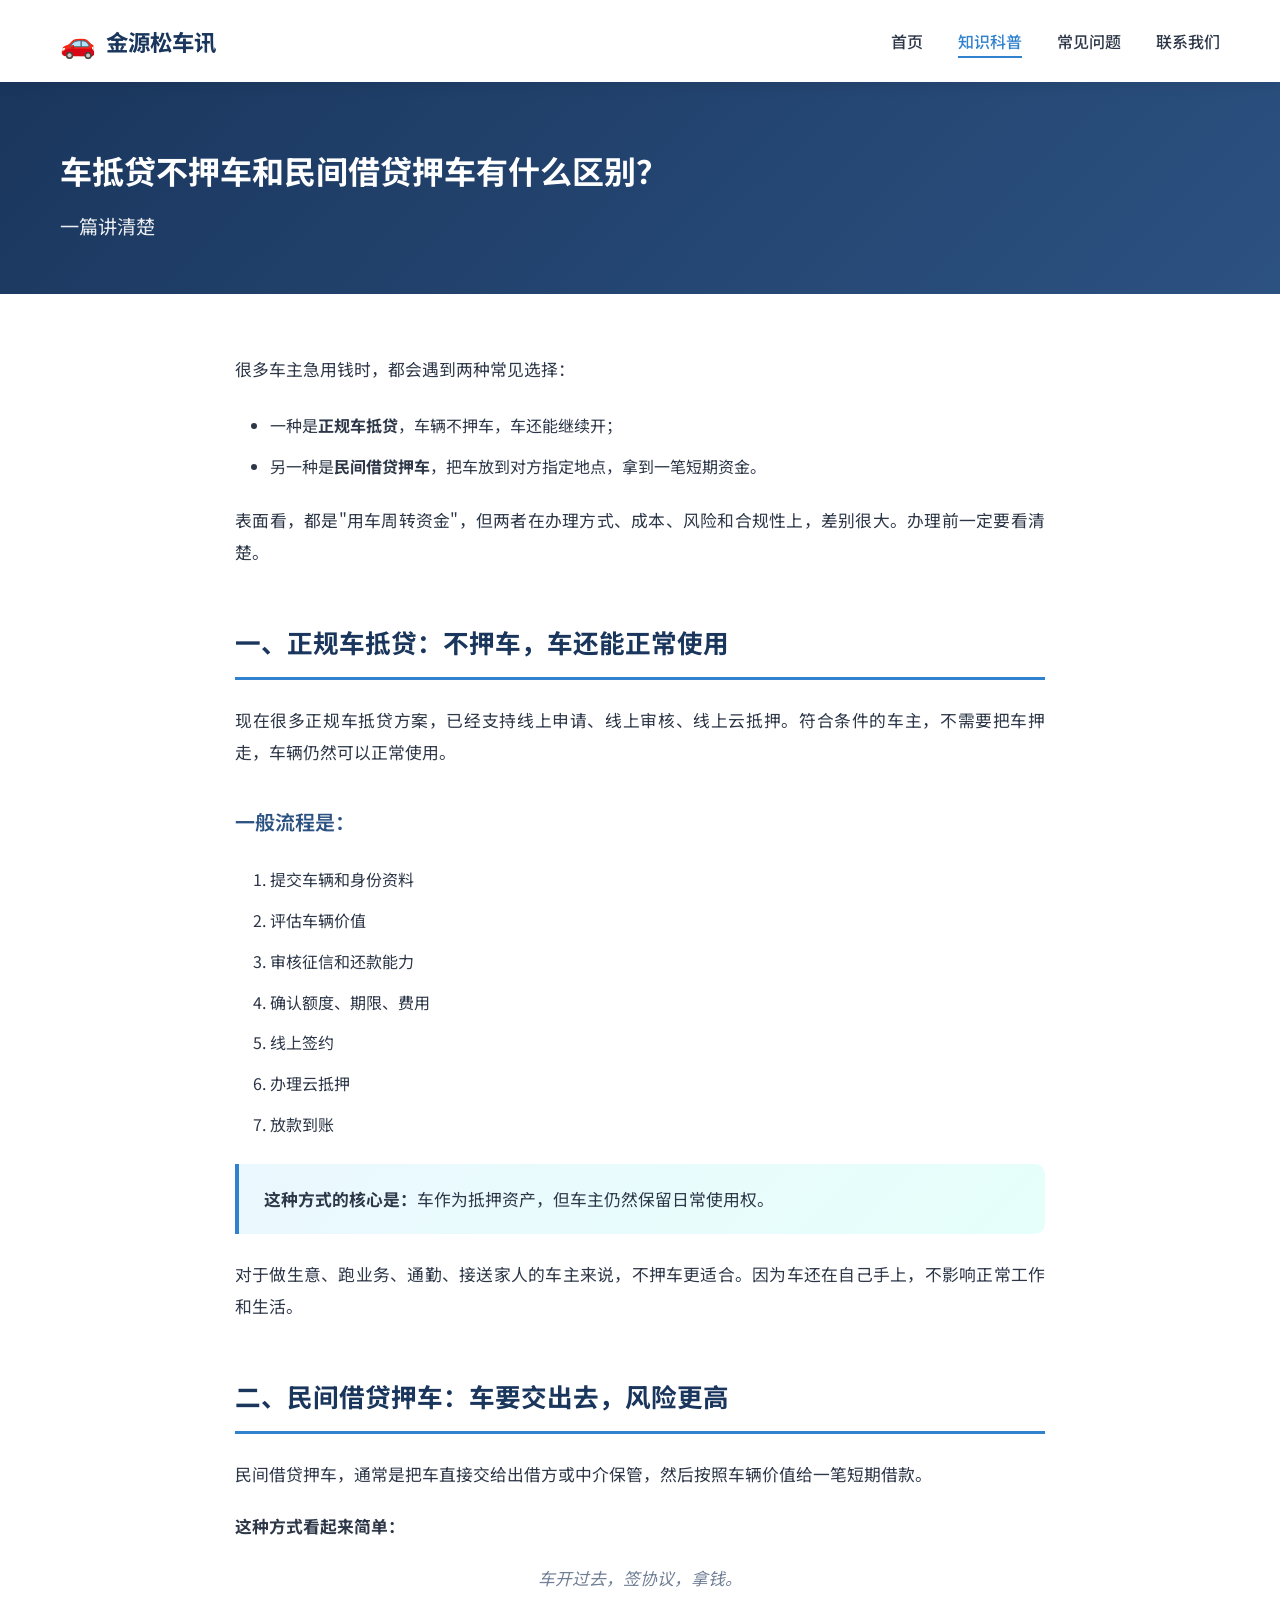
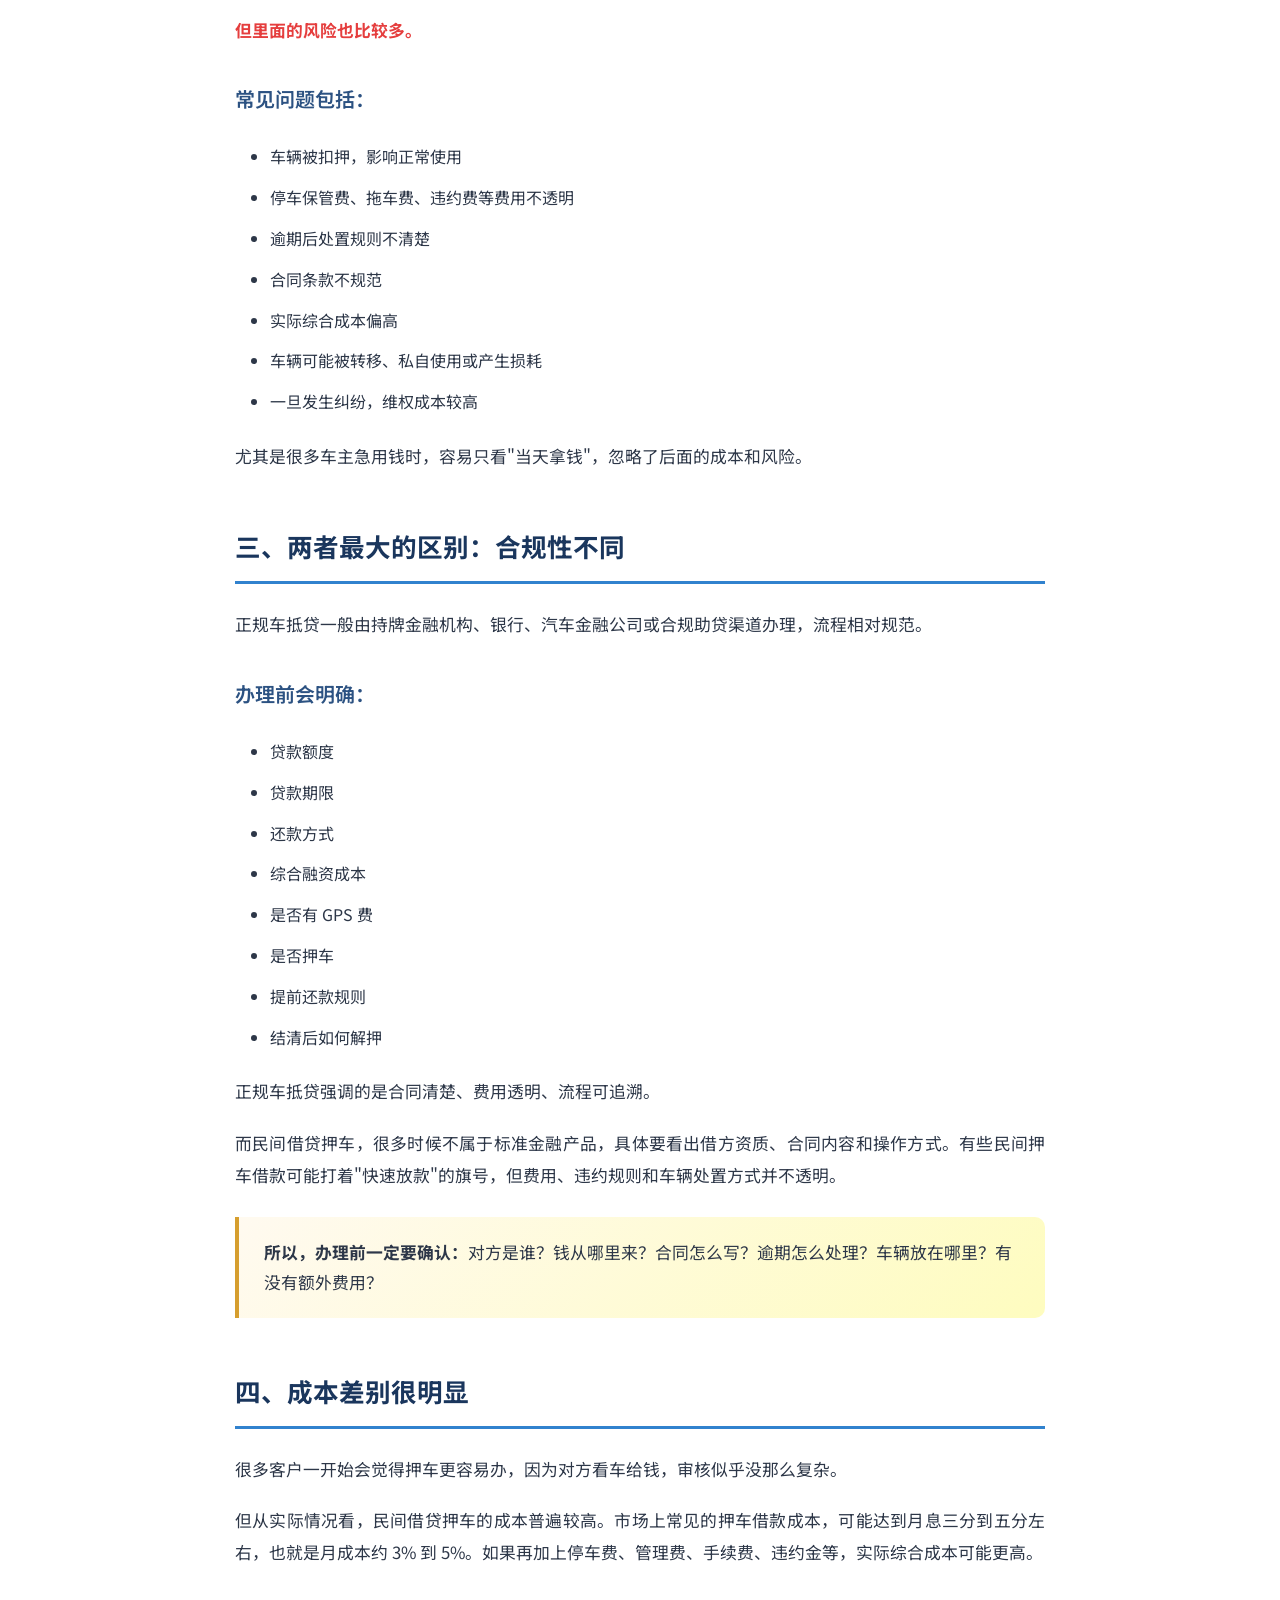
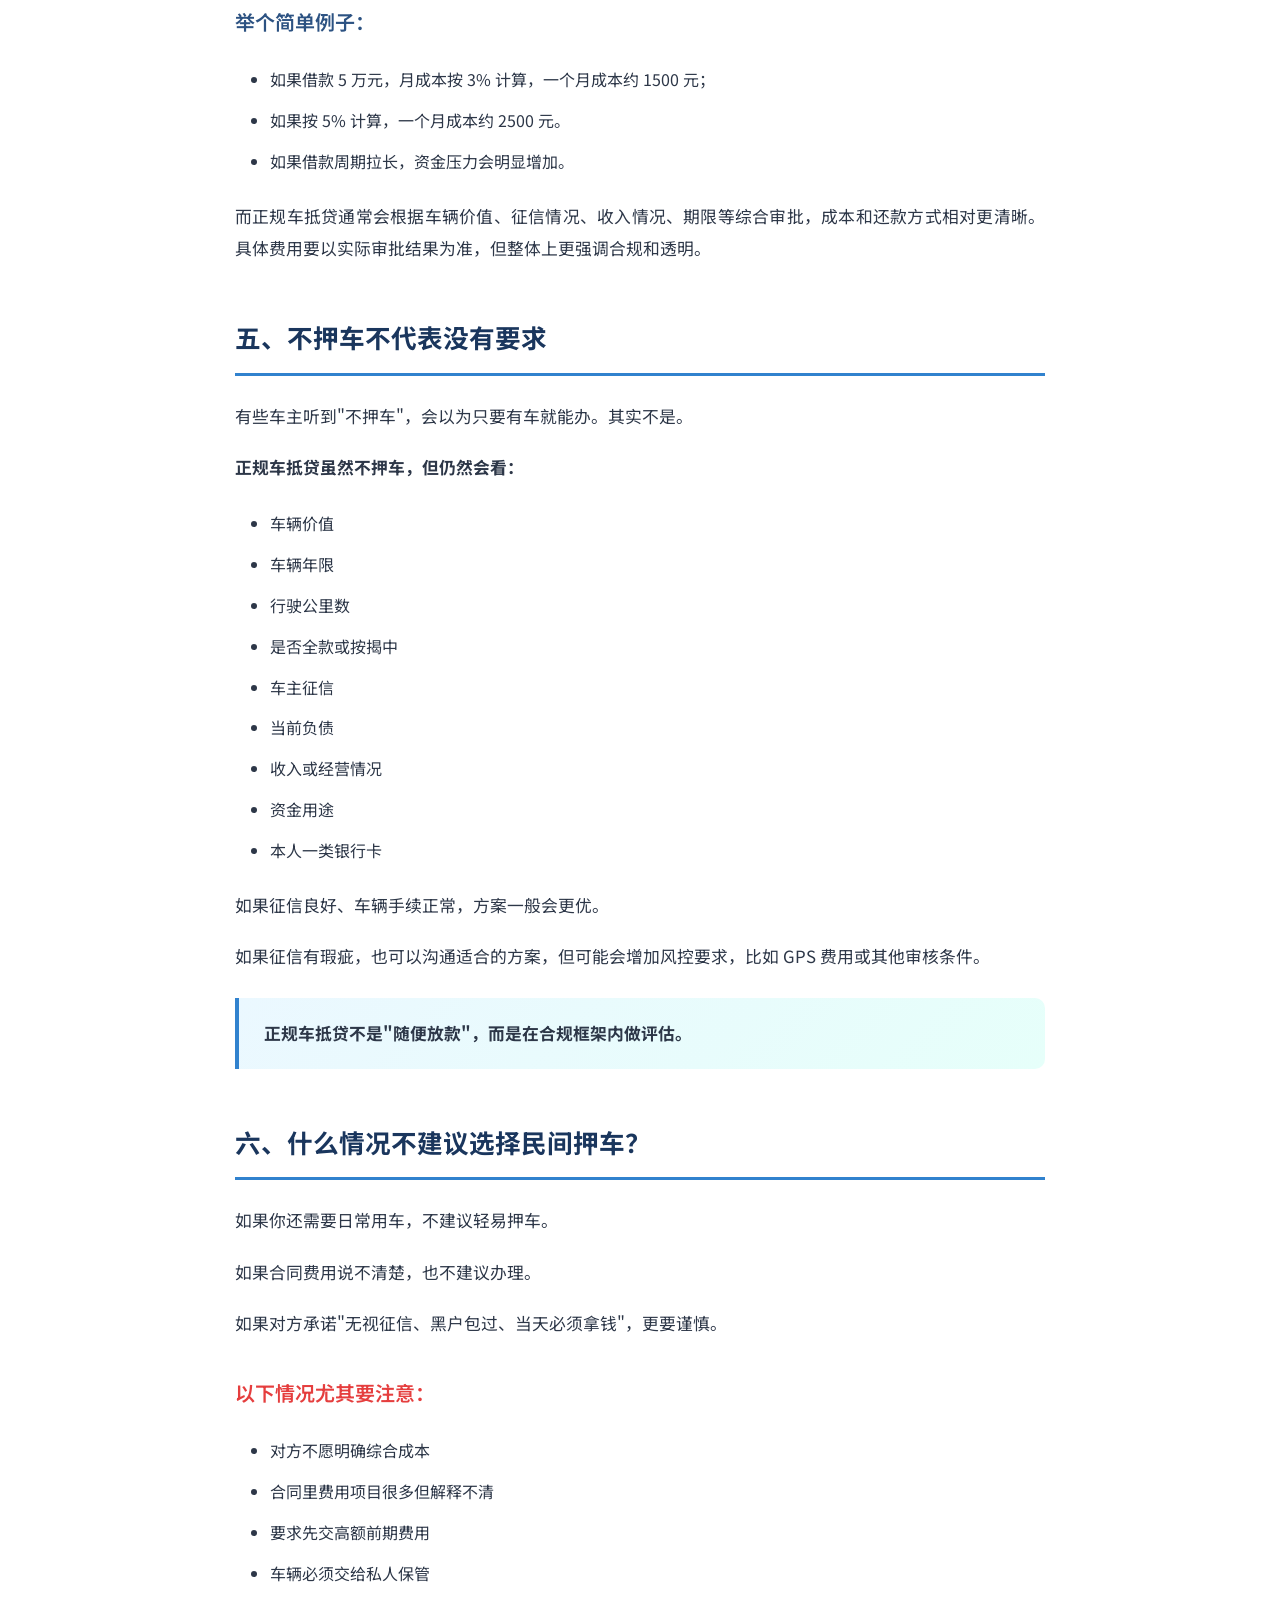
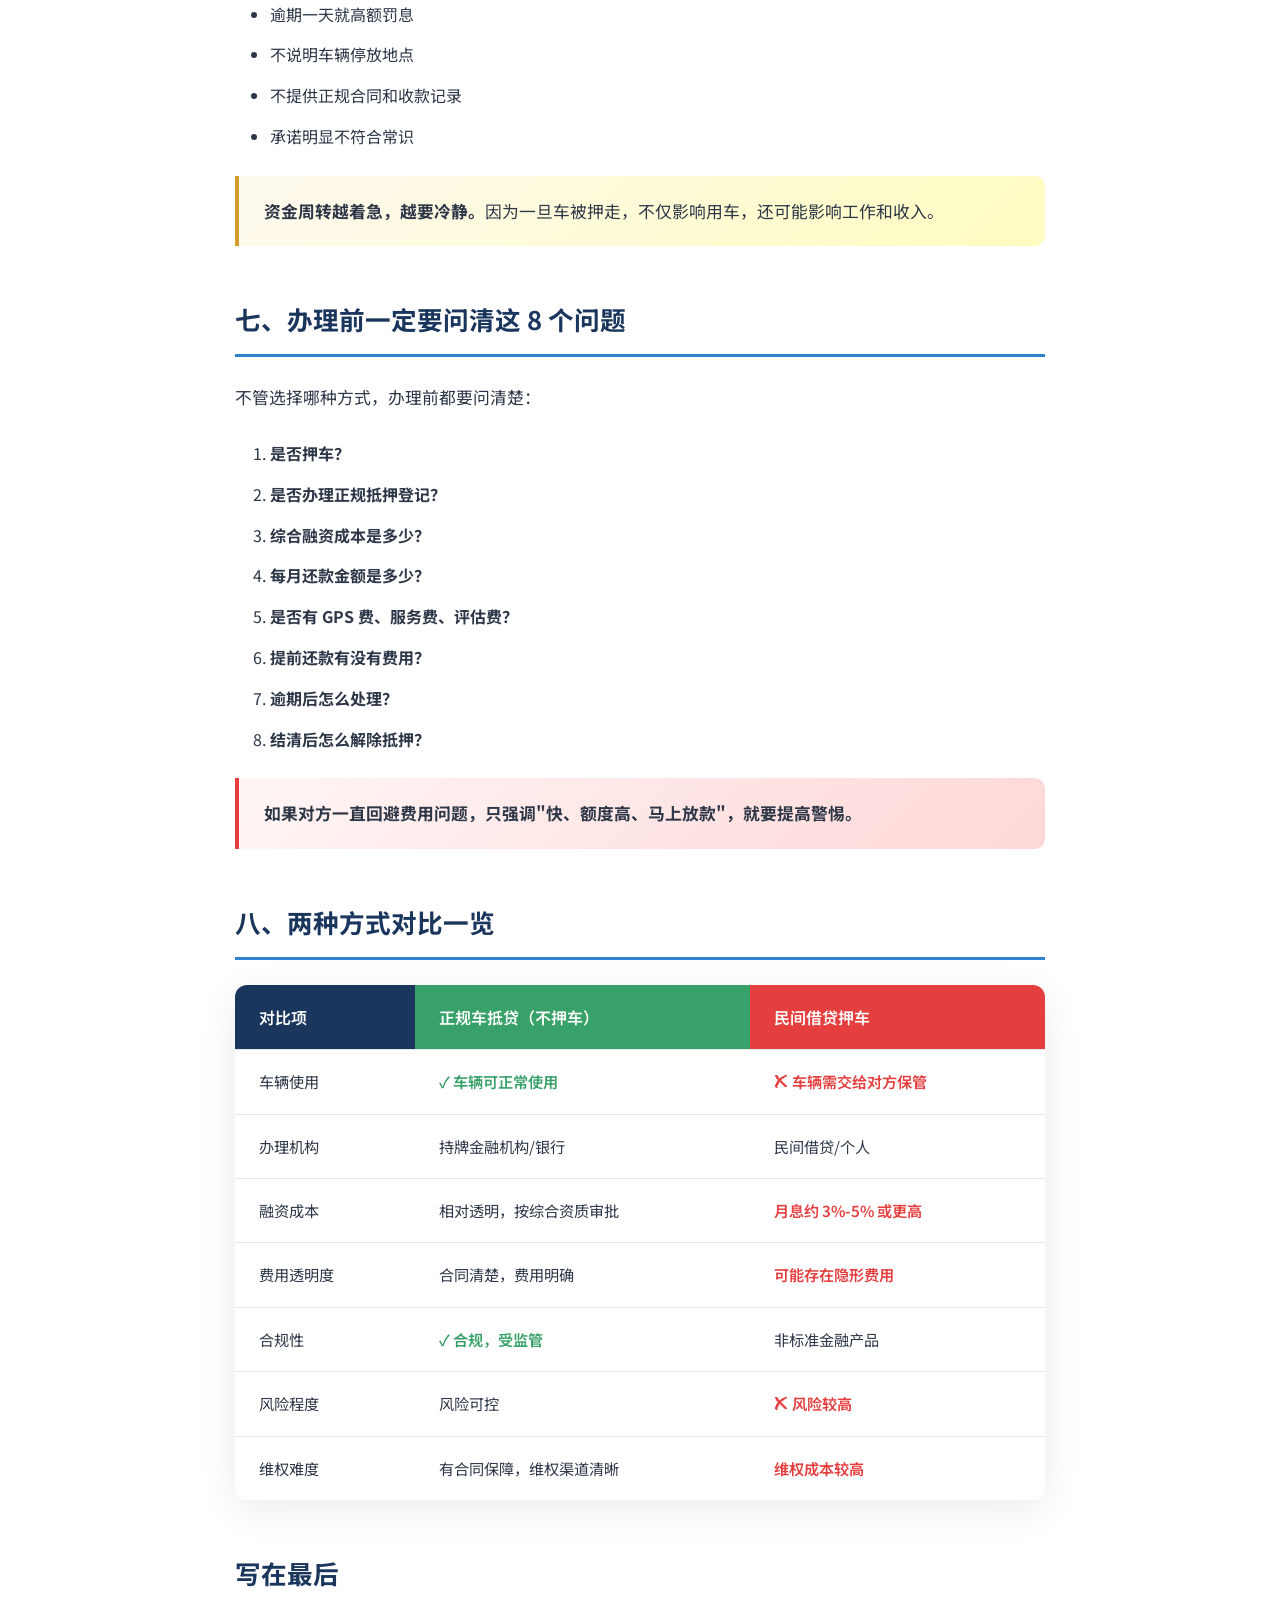
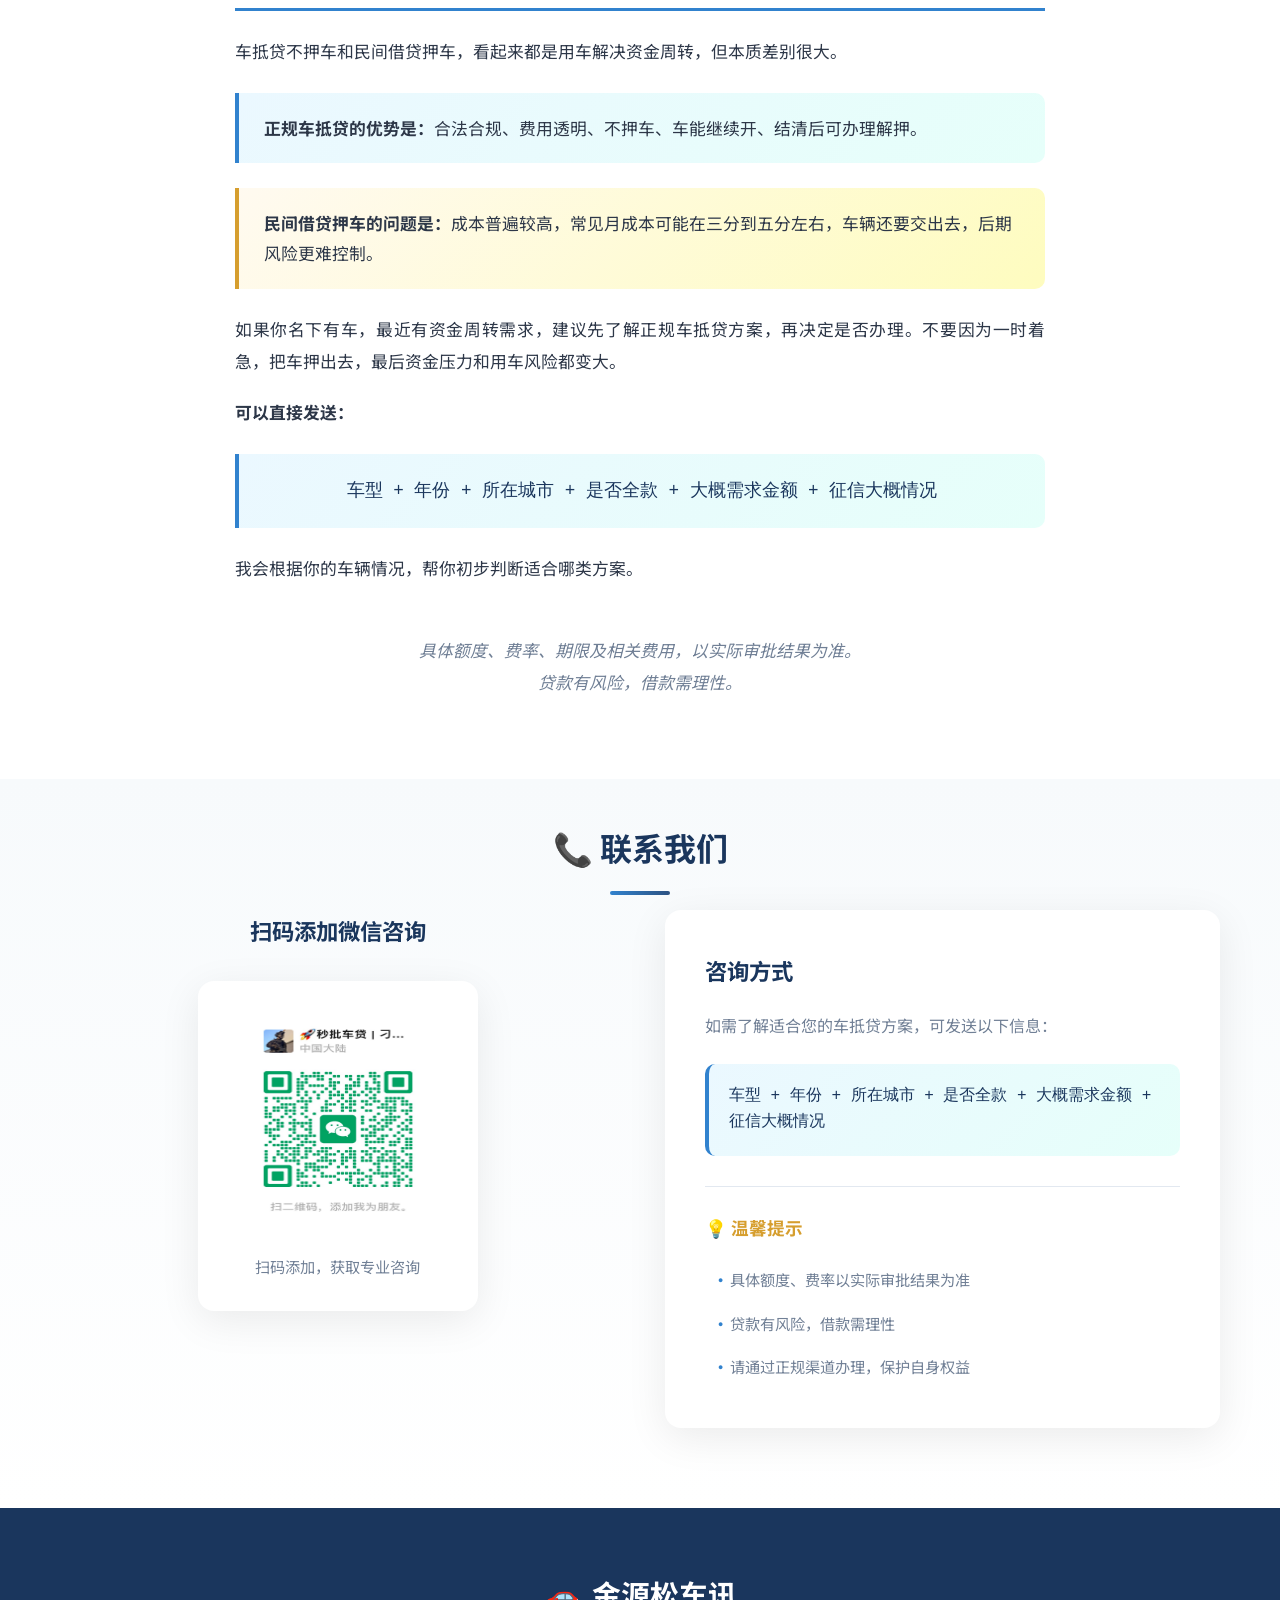
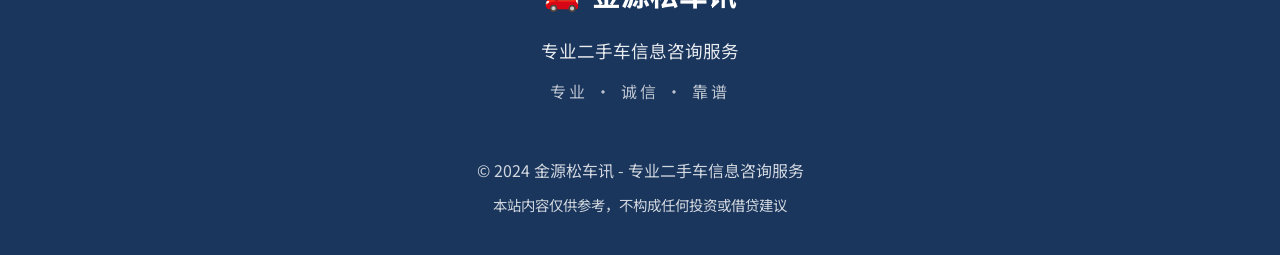
==== commit eadd81ff: "feat: 全面优化网站 - 转化按钮/案例/SEO/风险声明/手机端 1. 首页增加核心转化按钮（悬浮微信咨询+CTA区域） 2. 新增5个真实成功案例展示（横向滚动卡片） 3. 新增FAQ常见问题" ====
--- a/article.html
+++ b/article.html
@@ -19,6 +19,7 @@
             <ul class="nav-links">
                 <li><a href="index.html">首页</a></li>
                 <li><a href="article.html" class="active">知识科普</a></li>
+                <li><a href="faq.html">常见问题</a></li>
                 <li><a href="index.html#contact">联系我们</a></li>
             </ul>
         </div>
--- a/style.css
+++ b/style.css
@@ -211,12 +211,35 @@
     border-color: white;
 }
 
+.btn-outline-white {
+    background: transparent;
+    color: white;
+    border: 2px solid rgba(255,255,255,0.4);
+}
+
+.btn-outline-white:hover {
+    background: rgba(255,255,255,0.15);
+    border-color: rgba(255,255,255,0.8);
+}
+
+.btn-hero-action {
+    display: inline-flex;
+    align-items: center;
+    gap: 8px;
+    font-size: 1.05rem;
+    padding: 14px 28px;
+}
+
+.btn-icon {
+    font-size: 1.2rem;
+}
+
 /* 区域标题 */
 .section-title {
     font-size: 2rem;
     color: var(--primary-color);
     text-align: center;
-    margin-bottom: 50px;
+    margin-bottom: 15px;
     position: relative;
     font-weight: 700;
 }
@@ -231,6 +254,14 @@
     border-radius: 2px;
 }
 
+.section-subtitle {
+    text-align: center;
+    color: var(--text-light);
+    font-size: 1rem;
+    margin-bottom: 45px;
+    margin-top: 5px;
+}
+
 /* 特色区域 */
 .features {
     padding: 80px 0;
@@ -276,10 +307,169 @@
     line-height: 1.7;
 }
 
-/* 重要提醒区域 */
+/* ========== 成功案例区域 ========== */
+.cases {
+    padding: 80px 0;
+    background: white;
+}
+
+.cases-scroll-wrapper {
+    overflow-x: auto;
+    -webkit-overflow-scrolling: touch;
+    scrollbar-width: thin;
+    scrollbar-color: var(--accent-color) var(--border-color);
+    margin: 0 -20px;
+    padding: 0 20px;
+}
+
+.cases-scroll-wrapper::-webkit-scrollbar {
+    height: 6px;
+}
+
+.cases-scroll-wrapper::-webkit-scrollbar-track {
+    background: var(--border-color);
+    border-radius: 3px;
+}
+
+.cases-scroll-wrapper::-webkit-scrollbar-thumb {
+    background: var(--accent-color);
+    border-radius: 3px;
+}
+
+.cases-grid {
+    display: grid;
+    grid-template-columns: repeat(5, 1fr);
+    gap: 24px;
+    min-width: 1100px;
+}
+
+.case-card {
+    background: white;
+    border-radius: 16px;
+    padding: 30px 24px;
+    text-align: center;
+    box-shadow: 0 4px 20px rgba(0,0,0,0.06);
+    border: 1px solid var(--border-color);
+    transition: all 0.3s;
+    position: relative;
+    overflow: hidden;
+}
+
+.case-card:hover {
+    transform: translateY(-6px);
+    box-shadow: 0 12px 35px rgba(0,0,0,0.12);
+    border-color: var(--accent-color);
+}
+
+.case-badge {
+    position: absolute;
+    top: 16px;
+    right: 16px;
+    padding: 4px 12px;
+    border-radius: 20px;
+    font-size: 0.75rem;
+    font-weight: 600;
+}
+
+.case-badge-full {
+    background: #c6f6d5;
+    color: #22543d;
+}
+
+.case-badge-loan {
+    background: #fefcbf;
+    color: #744210;
+}
+
+.case-badge-credit {
+    background: #e9d8fd;
+    color: #44337a;
+}
+
+.case-car-icon {
+    font-size: 2.8rem;
+    margin-bottom: 12px;
+}
+
+.case-car-name {
+    color: var(--primary-color);
+    font-size: 1.25rem;
+    font-weight: 700;
+    margin-bottom: 4px;
+}
+
+.case-car-year {
+    color: var(--text-light);
+    font-size: 0.9rem;
+    margin-bottom: 20px;
+}
+
+.case-amount {
+    background: linear-gradient(135deg, #ebf8ff 0%, #e6fffa 100%);
+    border-radius: 12px;
+    padding: 16px 12px;
+    margin-bottom: 20px;
+}
+
+.case-amount-label {
+    display: block;
+    font-size: 0.8rem;
+    color: var(--text-light);
+    margin-bottom: 4px;
+}
+
+.case-amount-value {
+    display: block;
+    font-size: 2.2rem;
+    font-weight: 700;
+    color: var(--accent-color);
+    line-height: 1.2;
+}
+
+.case-unit {
+    font-size: 1rem;
+    font-weight: 500;
+    color: var(--accent-color);
+}
+
+.case-details {
+    display: flex;
+    flex-direction: column;
+    gap: 10px;
+}
+
+.case-detail-item {
+    display: flex;
+    justify-content: space-between;
+    align-items: center;
+    padding: 8px 12px;
+    background: var(--bg-light);
+    border-radius: 8px;
+}
+
+.case-detail-label {
+    font-size: 0.85rem;
+    color: var(--text-light);
+}
+
+.case-detail-value {
+    font-size: 0.85rem;
+    font-weight: 600;
+    color: var(--text-color);
+}
+
+.case-fast {
+    color: var(--success-color);
+}
+
+.case-normal {
+    color: var(--warning-color);
+}
+
+/* ========== 重要提醒区域 ========== */
 .notice-section {
     padding: 80px 0;
-    background: white;
+    background: var(--bg-light);
 }
 
 .notice-card {
@@ -325,7 +515,7 @@
 }
 
 .notice-content li::before {
-    content: '✓';
+    content: '\2713';
     position: absolute;
     left: 0;
     color: var(--success-color);
@@ -333,10 +523,10 @@
     font-size: 1.2rem;
 }
 
-/* 知识科普区域 */
+/* ========== 知识科普区域 ========== */
 .article-preview {
     padding: 80px 0;
-    background: var(--bg-light);
+    background: white;
 }
 
 .article-card {
@@ -467,10 +657,49 @@
     margin: 15px 0;
 }
 
-/* 对比表格 */
+/* ========== 文章区域CTA引导 ========== */
+.article-cta {
+    display: flex;
+    align-items: center;
+    justify-content: space-between;
+    gap: 30px;
+    margin-top: 40px;
+    padding: 35px 40px;
+    background: linear-gradient(135deg, var(--gradient-start) 0%, var(--gradient-end) 100%);
+    border-radius: 16px;
+    color: white;
+}
+
+.article-cta-content h3 {
+    font-size: 1.4rem;
+    font-weight: 700;
+    margin-bottom: 8px;
+}
+
+.article-cta-content p {
+    opacity: 0.9;
+    font-size: 1rem;
+}
+
+.btn-cta-action {
+    background: white;
+    color: var(--primary-color);
+    white-space: nowrap;
+    font-size: 1.05rem;
+    padding: 14px 32px;
+    box-shadow: 0 4px 15px rgba(0,0,0,0.2);
+}
+
+.btn-cta-action:hover {
+    background: #f7fafc;
+    transform: translateY(-2px);
+    box-shadow: 0 6px 20px rgba(0,0,0,0.25);
+}
+
+/* ========== 对比表格 ========== */
 .comparison {
     padding: 80px 0;
-    background: white;
+    background: var(--bg-light);
 }
 
 .table-wrapper {
@@ -526,7 +755,65 @@
     font-weight: 600;
 }
 
-/* 联系我们 */
+/* ========== 我们的承诺区域 ========== */
+.promise {
+    padding: 80px 0;
+    background: white;
+}
+
+.promise-grid {
+    display: grid;
+    grid-template-columns: repeat(auto-fit, minmax(260px, 1fr));
+    gap: 24px;
+}
+
+.promise-card {
+    background: var(--bg-light);
+    border-radius: 16px;
+    padding: 35px 28px;
+    text-align: center;
+    border: 1px solid var(--border-color);
+    transition: all 0.3s;
+}
+
+.promise-card:hover {
+    transform: translateY(-6px);
+    box-shadow: 0 12px 35px rgba(0,0,0,0.1);
+    border-color: var(--accent-color);
+    background: white;
+}
+
+.promise-icon {
+    width: 72px;
+    height: 72px;
+    margin: 0 auto 20px;
+    background: linear-gradient(135deg, #ebf8ff 0%, #e6fffa 100%);
+    border-radius: 50%;
+    display: flex;
+    align-items: center;
+    justify-content: center;
+    color: var(--accent-color);
+}
+
+.promise-icon svg {
+    width: 36px;
+    height: 36px;
+}
+
+.promise-card h3 {
+    color: var(--primary-color);
+    font-size: 1.2rem;
+    font-weight: 700;
+    margin-bottom: 12px;
+}
+
+.promise-card p {
+    color: var(--text-light);
+    font-size: 0.93rem;
+    line-height: 1.7;
+}
+
+/* ========== 联系我们 ========== */
 .contact {
     padding: 80px 0;
     background: linear-gradient(180deg, var(--bg-light) 0%, white 100%);
@@ -628,14 +915,14 @@
 }
 
 .contact-tips li::before {
-    content: '•';
+    content: '\2022';
     position: absolute;
     left: 8px;
     color: var(--accent-color);
     font-weight: bold;
 }
 
-/* 页脚 */
+/* ========== 页脚 ========== */
 .footer {
     background: var(--primary-color);
     color: white;
@@ -644,7 +931,7 @@
 
 .footer-content {
     text-align: center;
-    margin-bottom: 40px;
+    margin-bottom: 30px;
 }
 
 .footer-brand {
@@ -669,10 +956,30 @@
     letter-spacing: 3px;
 }
 
+.footer-links {
+    display: flex;
+    justify-content: center;
+    gap: 30px;
+    margin-bottom: 30px;
+    padding-bottom: 30px;
+    border-top: 1px solid rgba(255,255,255,0.1);
+    border-bottom: 1px solid rgba(255,255,255,0.1);
+}
+
+.footer-links a {
+    color: rgba(255,255,255,0.8);
+    text-decoration: none;
+    font-size: 0.95rem;
+    transition: color 0.3s;
+}
+
+.footer-links a:hover {
+    color: white;
+}
+
 .footer-bottom {
     text-align: center;
-    padding-top: 30px;
-    border-top: 1px solid rgba(255,255,255,0.1);
+    padding-top: 20px;
 }
 
 .footer-bottom p {
@@ -685,7 +992,112 @@
     font-size: 0.9rem;
 }
 
-/* 文章页面样式 */
+/* ========== 固定悬浮微信咨询按钮 ========== */
+.floating-wechat {
+    position: fixed;
+    bottom: 30px;
+    right: 30px;
+    z-index: 9999;
+}
+
+.floating-btn {
+    display: flex;
+    align-items: center;
+    gap: 8px;
+    background: linear-gradient(135deg, #07c160 0%, #06ad56 100%);
+    color: white;
+    padding: 14px 22px;
+    border-radius: 50px;
+    cursor: pointer;
+    box-shadow: 0 6px 24px rgba(7, 193, 96, 0.4);
+    transition: all 0.3s;
+    font-size: 0.95rem;
+    font-weight: 600;
+    user-select: none;
+    white-space: nowrap;
+}
+
+.floating-btn:hover {
+    transform: translateY(-3px);
+    box-shadow: 0 10px 30px rgba(7, 193, 96, 0.5);
+}
+
+.floating-btn:active {
+    transform: translateY(-1px);
+}
+
+.qr-popup {
+    position: absolute;
+    bottom: 70px;
+    right: 0;
+    width: 260px;
+    background: white;
+    border-radius: 16px;
+    box-shadow: 0 12px 40px rgba(0,0,0,0.15);
+    overflow: hidden;
+    opacity: 0;
+    visibility: hidden;
+    transform: translateY(10px) scale(0.95);
+    transition: all 0.3s cubic-bezier(0.4, 0, 0.2, 1);
+    pointer-events: none;
+}
+
+.qr-popup.active {
+    opacity: 1;
+    visibility: visible;
+    transform: translateY(0) scale(1);
+    pointer-events: auto;
+}
+
+.qr-popup-header {
+    display: flex;
+    align-items: center;
+    justify-content: space-between;
+    padding: 14px 18px;
+    background: linear-gradient(135deg, #07c160 0%, #06ad56 100%);
+    color: white;
+    font-weight: 600;
+    font-size: 0.95rem;
+}
+
+.qr-popup-close {
+    background: none;
+    border: none;
+    color: white;
+    font-size: 1.4rem;
+    cursor: pointer;
+    width: 28px;
+    height: 28px;
+    border-radius: 50%;
+    display: flex;
+    align-items: center;
+    justify-content: center;
+    transition: background 0.2s;
+    line-height: 1;
+}
+
+.qr-popup-close:hover {
+    background: rgba(255,255,255,0.2);
+}
+
+.qr-popup-body {
+    padding: 20px;
+    text-align: center;
+}
+
+.qr-popup-img {
+    width: 180px;
+    height: 180px;
+    border-radius: 10px;
+    margin-bottom: 12px;
+}
+
+.qr-popup-body p {
+    color: var(--text-light);
+    font-size: 0.85rem;
+}
+
+/* ========== 文章页面样式 ========== */
 .article-header {
     background: linear-gradient(135deg, var(--gradient-start) 0%, var(--gradient-end) 100%);
     color: white;
@@ -774,96 +1186,297 @@
     font-size: 1.05rem;
 }
 
-/* 响应式设计 */
+/* ========== 响应式设计 ========== */
+
+/* 平板 */
 @media (max-width: 992px) {
     .hero-content {
         grid-template-columns: 1fr;
         text-align: center;
     }
-    
+
     .hero-text h1 {
         font-size: 2.2rem;
     }
-    
+
     .hero-image {
         order: -1;
     }
-    
+
     .business-card-img {
         max-width: 300px;
     }
-    
+
     .article-content-wrapper {
         grid-template-columns: 1fr;
     }
-    
+
     .contact-wrapper {
         grid-template-columns: 1fr;
     }
-    
+
     .contact-info {
         order: 2;
     }
-}
-
+
+    .cases-grid {
+        min-width: 900px;
+    }
+}
+
+/* 手机 */
 @media (max-width: 768px) {
+    html {
+        font-size: 16px;
+    }
+
+    body {
+        font-size: 16px;
+        line-height: 1.7;
+    }
+
     .nav-links {
-        gap: 20px;
-    }
-    
+        gap: 18px;
+    }
+
     .nav-links a {
         font-size: 0.9rem;
     }
-    
+
     .hero {
-        padding: 60px 0;
-    }
-    
+        padding: 50px 0;
+    }
+
     .hero-text h1 {
+        font-size: 1.7rem;
+        line-height: 1.4;
+    }
+
+    .hero-subtitle {
+        font-size: 1.1rem;
+        margin-bottom: 12px;
+    }
+
+    .hero-desc {
+        font-size: 1rem;
+        margin-bottom: 25px;
+    }
+
+    .hero-buttons {
+        flex-direction: column;
+    }
+
+    .btn-hero-action {
+        width: 100%;
+        justify-content: center;
+    }
+
+    .btn-outline-white {
+        width: 100%;
+        text-align: center;
+    }
+
+    .section-title {
+        font-size: 1.5rem;
+        margin-bottom: 12px;
+    }
+
+    .section-subtitle {
+        font-size: 0.95rem;
+        margin-bottom: 30px;
+    }
+
+    .feature-grid {
+        grid-template-columns: repeat(2, 1fr);
+        gap: 16px;
+    }
+
+    .feature-card {
+        padding: 25px 18px;
+    }
+
+    .feature-icon {
+        font-size: 2.5rem;
+        margin-bottom: 12px;
+    }
+
+    .feature-card h3 {
+        font-size: 1.1rem;
+    }
+
+    .feature-card p {
+        font-size: 0.88rem;
+    }
+
+    /* 案例区域手机端横向滚动 */
+    .cases {
+        padding: 50px 0;
+    }
+
+    .cases-grid {
+        min-width: 780px;
+        gap: 16px;
+    }
+
+    .case-card {
+        padding: 24px 18px;
+        min-width: 200px;
+    }
+
+    .case-amount-value {
         font-size: 1.8rem;
     }
-    
-    .section-title {
-        font-size: 1.6rem;
-    }
-    
+
+    .notice-section {
+        padding: 50px 0;
+    }
+
+    .notice-content {
+        padding: 25px 20px;
+    }
+
+    .article-preview {
+        padding: 50px 0;
+    }
+
+    .article-card {
+        padding: 25px 20px;
+    }
+
+    .article-text h3 {
+        font-size: 1.3rem;
+    }
+
+    .article-text p {
+        font-size: 0.95rem;
+    }
+
+    /* 文章CTA手机端 */
+    .article-cta {
+        flex-direction: column;
+        text-align: center;
+        padding: 28px 24px;
+        margin-top: 30px;
+    }
+
+    .article-cta-content h3 {
+        font-size: 1.2rem;
+    }
+
+    .btn-cta-action {
+        width: 100%;
+        text-align: center;
+    }
+
+    .comparison {
+        padding: 50px 0;
+    }
+
+    .compare-table {
+        font-size: 0.82rem;
+    }
+
+    .compare-table th,
+    .compare-table td {
+        padding: 10px 12px;
+    }
+
+    /* 承诺区域 */
+    .promise {
+        padding: 50px 0;
+    }
+
+    .promise-grid {
+        grid-template-columns: repeat(2, 1fr);
+        gap: 14px;
+    }
+
+    .promise-card {
+        padding: 24px 18px;
+    }
+
+    .promise-card h3 {
+        font-size: 1.05rem;
+    }
+
+    .promise-card p {
+        font-size: 0.85rem;
+    }
+
+    .contact {
+        padding: 50px 0;
+    }
+
+    .contact-form-box {
+        padding: 28px 22px;
+    }
+
+    .footer-brand {
+        font-size: 1.5rem;
+    }
+
+    .footer-links {
+        gap: 20px;
+    }
+
+    /* 悬浮按钮手机端 */
+    .floating-wechat {
+        bottom: 20px;
+        right: 20px;
+    }
+
+    .floating-btn {
+        padding: 12px 18px;
+        font-size: 0.88rem;
+    }
+
+    .floating-btn svg {
+        width: 24px;
+        height: 24px;
+    }
+
+    .qr-popup {
+        width: 240px;
+        right: -10px;
+    }
+
+    .qr-popup-img {
+        width: 160px;
+        height: 160px;
+    }
+}
+
+/* 小屏手机 */
+@media (max-width: 480px) {
+    html {
+        font-size: 16px;
+    }
+
+    .hero-text h1 {
+        font-size: 1.5rem;
+    }
+
     .feature-grid {
         grid-template-columns: 1fr;
     }
-    
-    .article-card {
-        padding: 30px 25px;
-    }
-    
-    .compare-table {
-        font-size: 0.85rem;
-    }
-    
-    .compare-table th,
-    .compare-table td {
-        padding: 12px 15px;
-    }
-    
-    .footer-brand {
-        font-size: 1.5rem;
-    }
-}
-
-@media (max-width: 480px) {
-    .hero-buttons {
-        flex-direction: column;
-    }
-    
-    .btn {
-        width: 100%;
-        text-align: center;
-    }
-    
+
+    .promise-grid {
+        grid-template-columns: 1fr;
+    }
+
     .article-highlights {
         flex-direction: column;
     }
-    
+
     .highlight-tag {
         text-align: center;
     }
-}
+
+    .cases-grid {
+        min-width: 260px;
+    }
+
+    .case-card {
+        min-width: 220px;
+    }
+}
